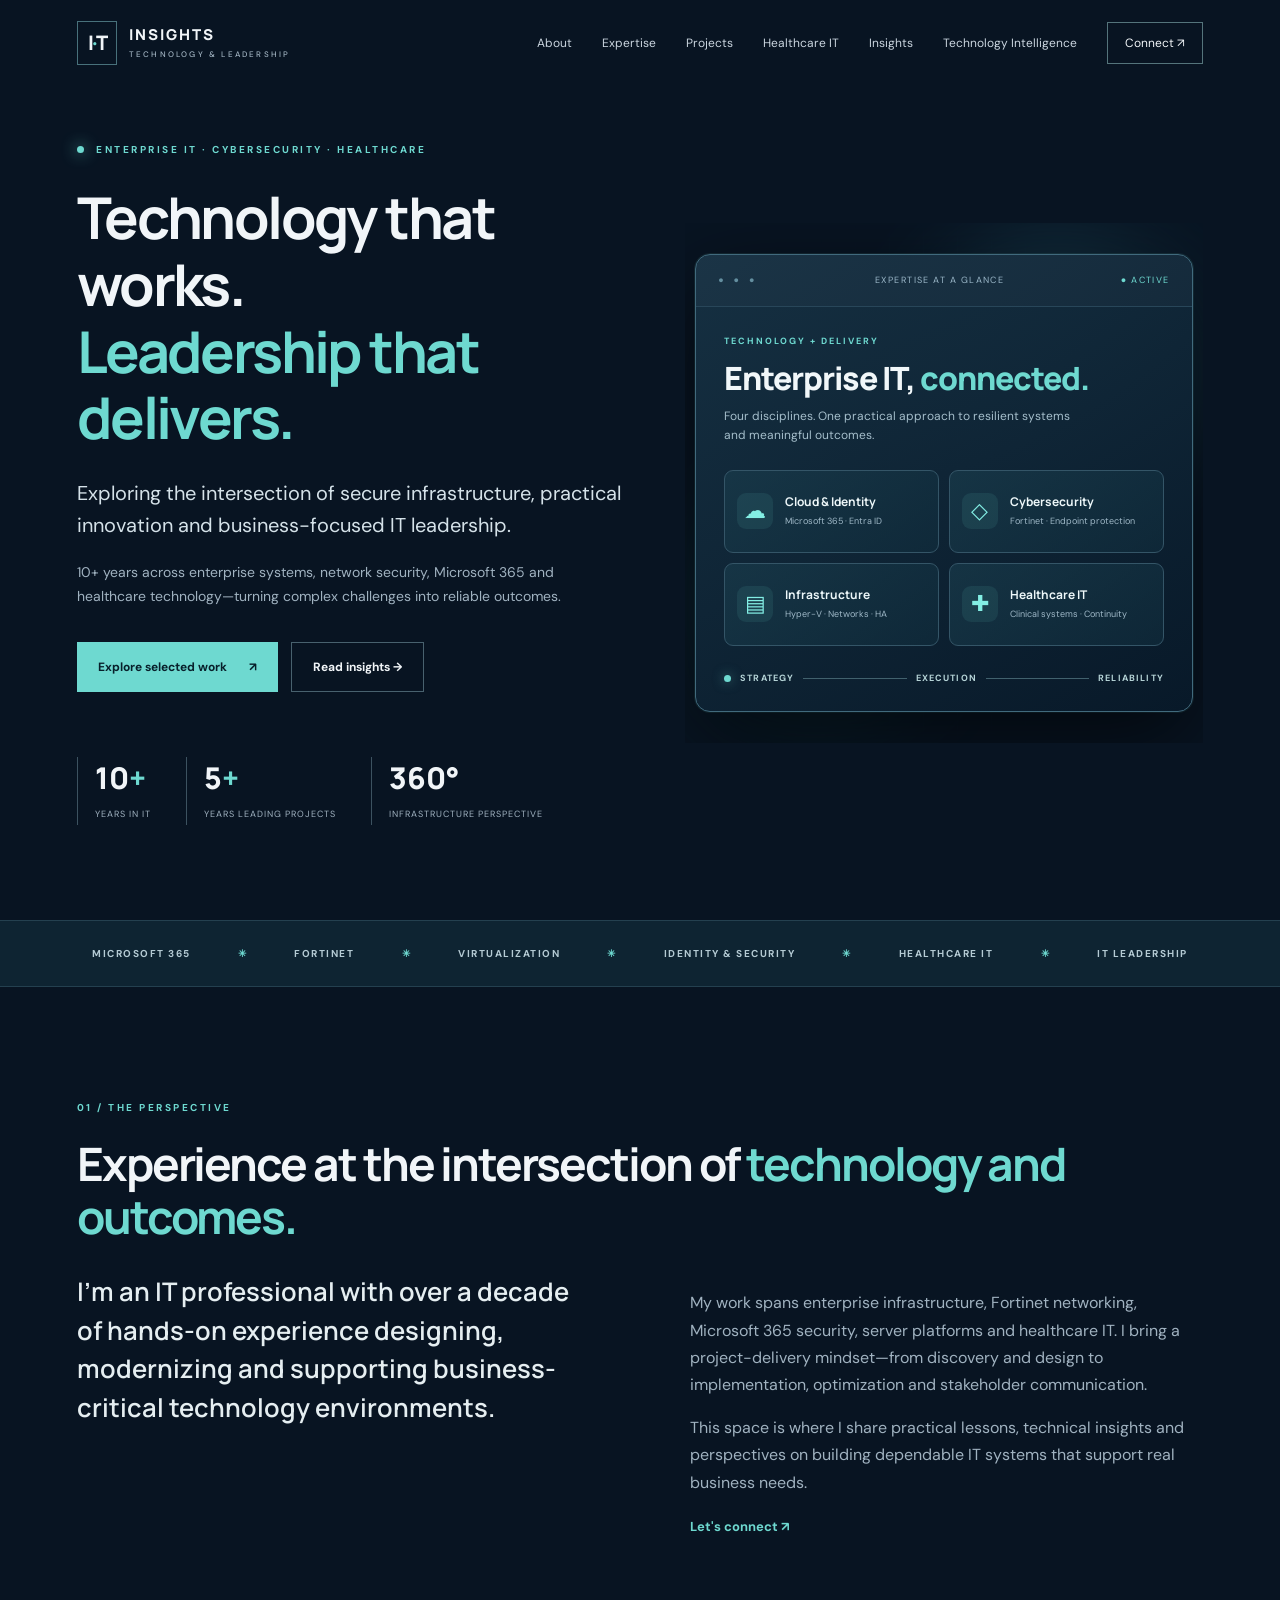
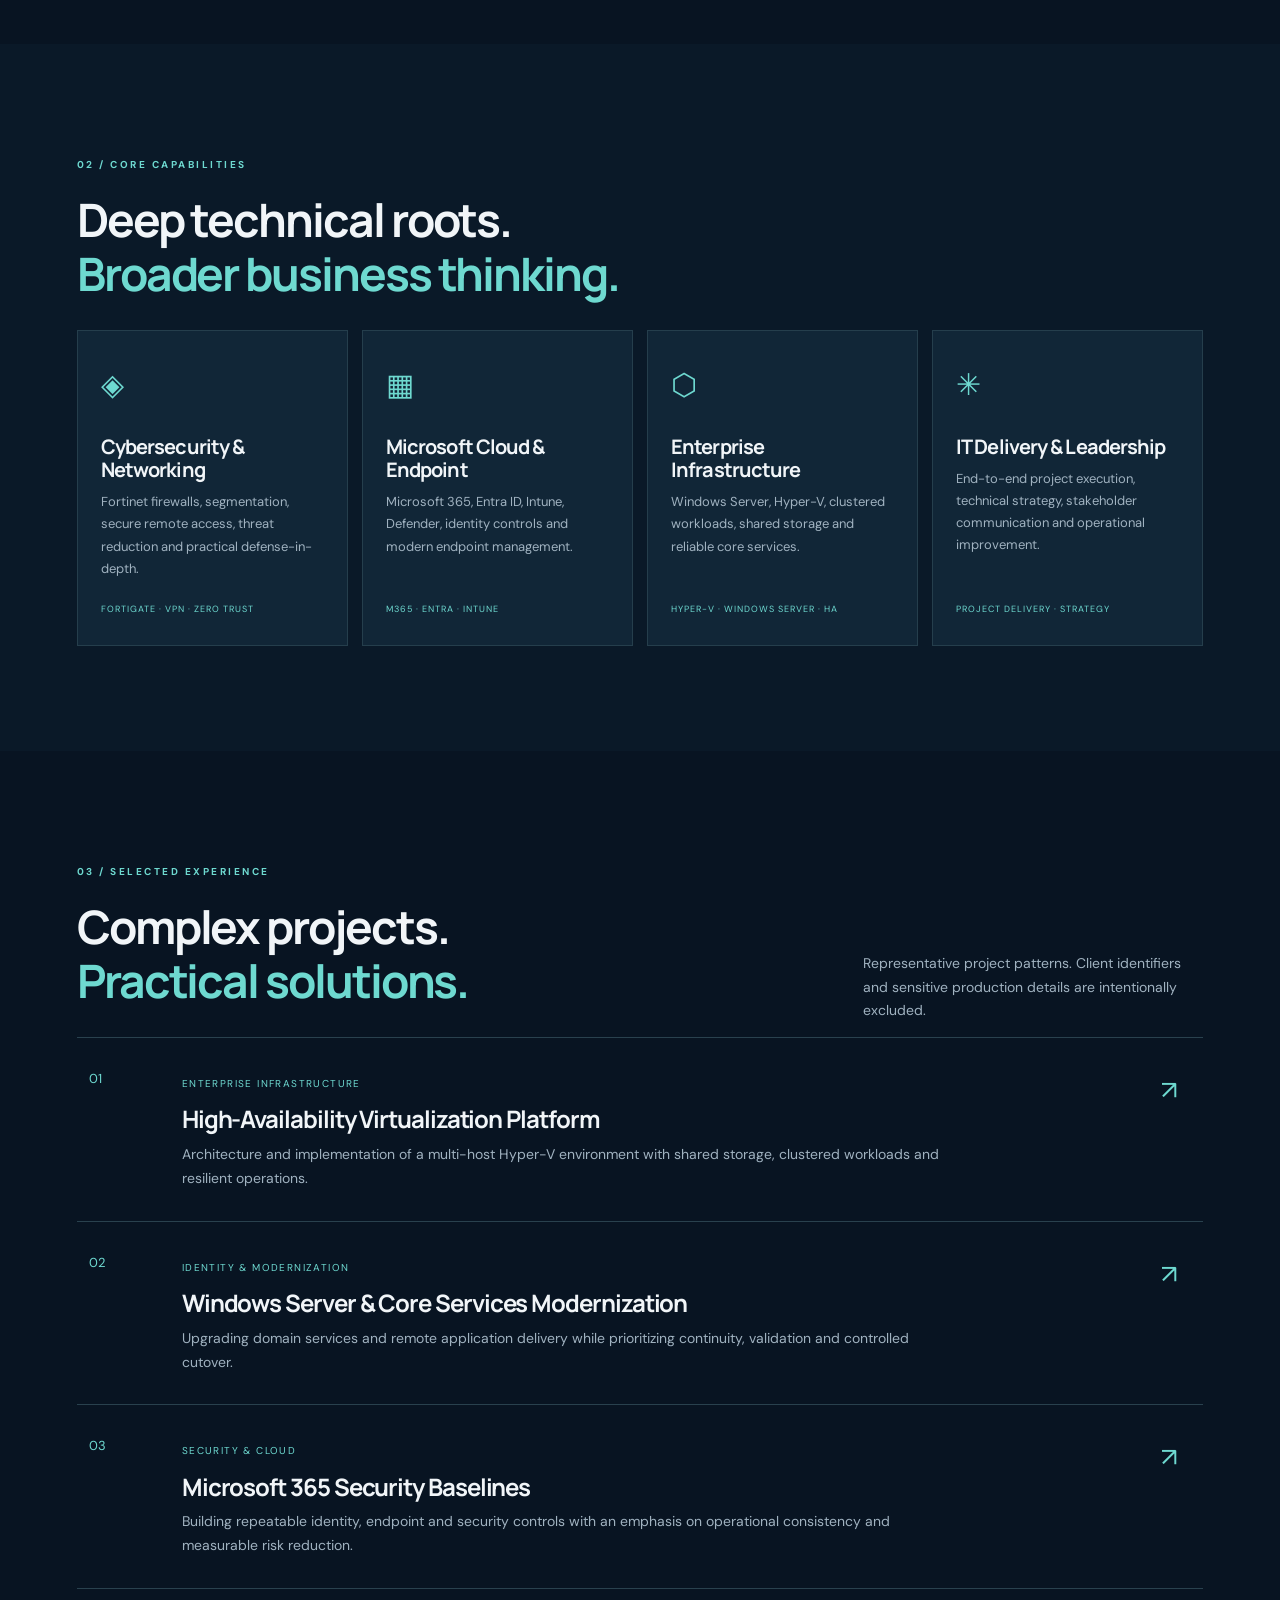
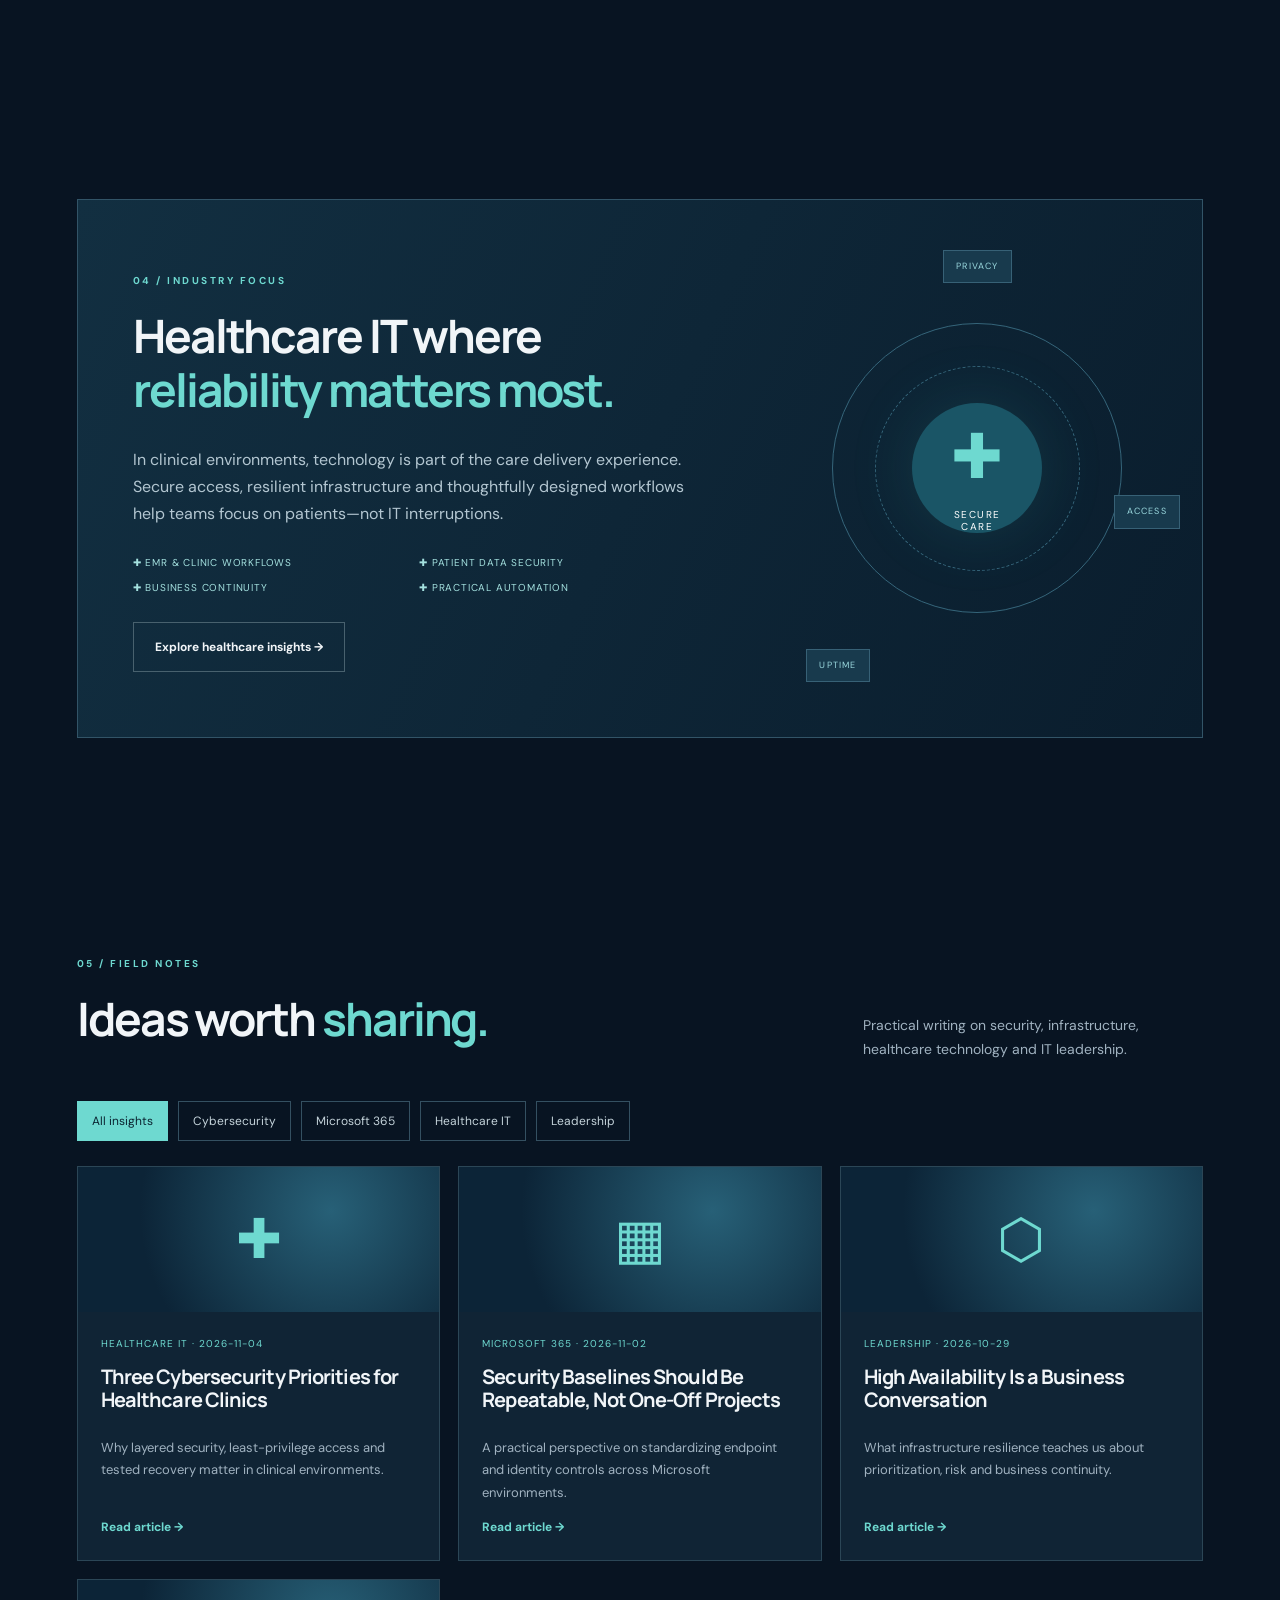
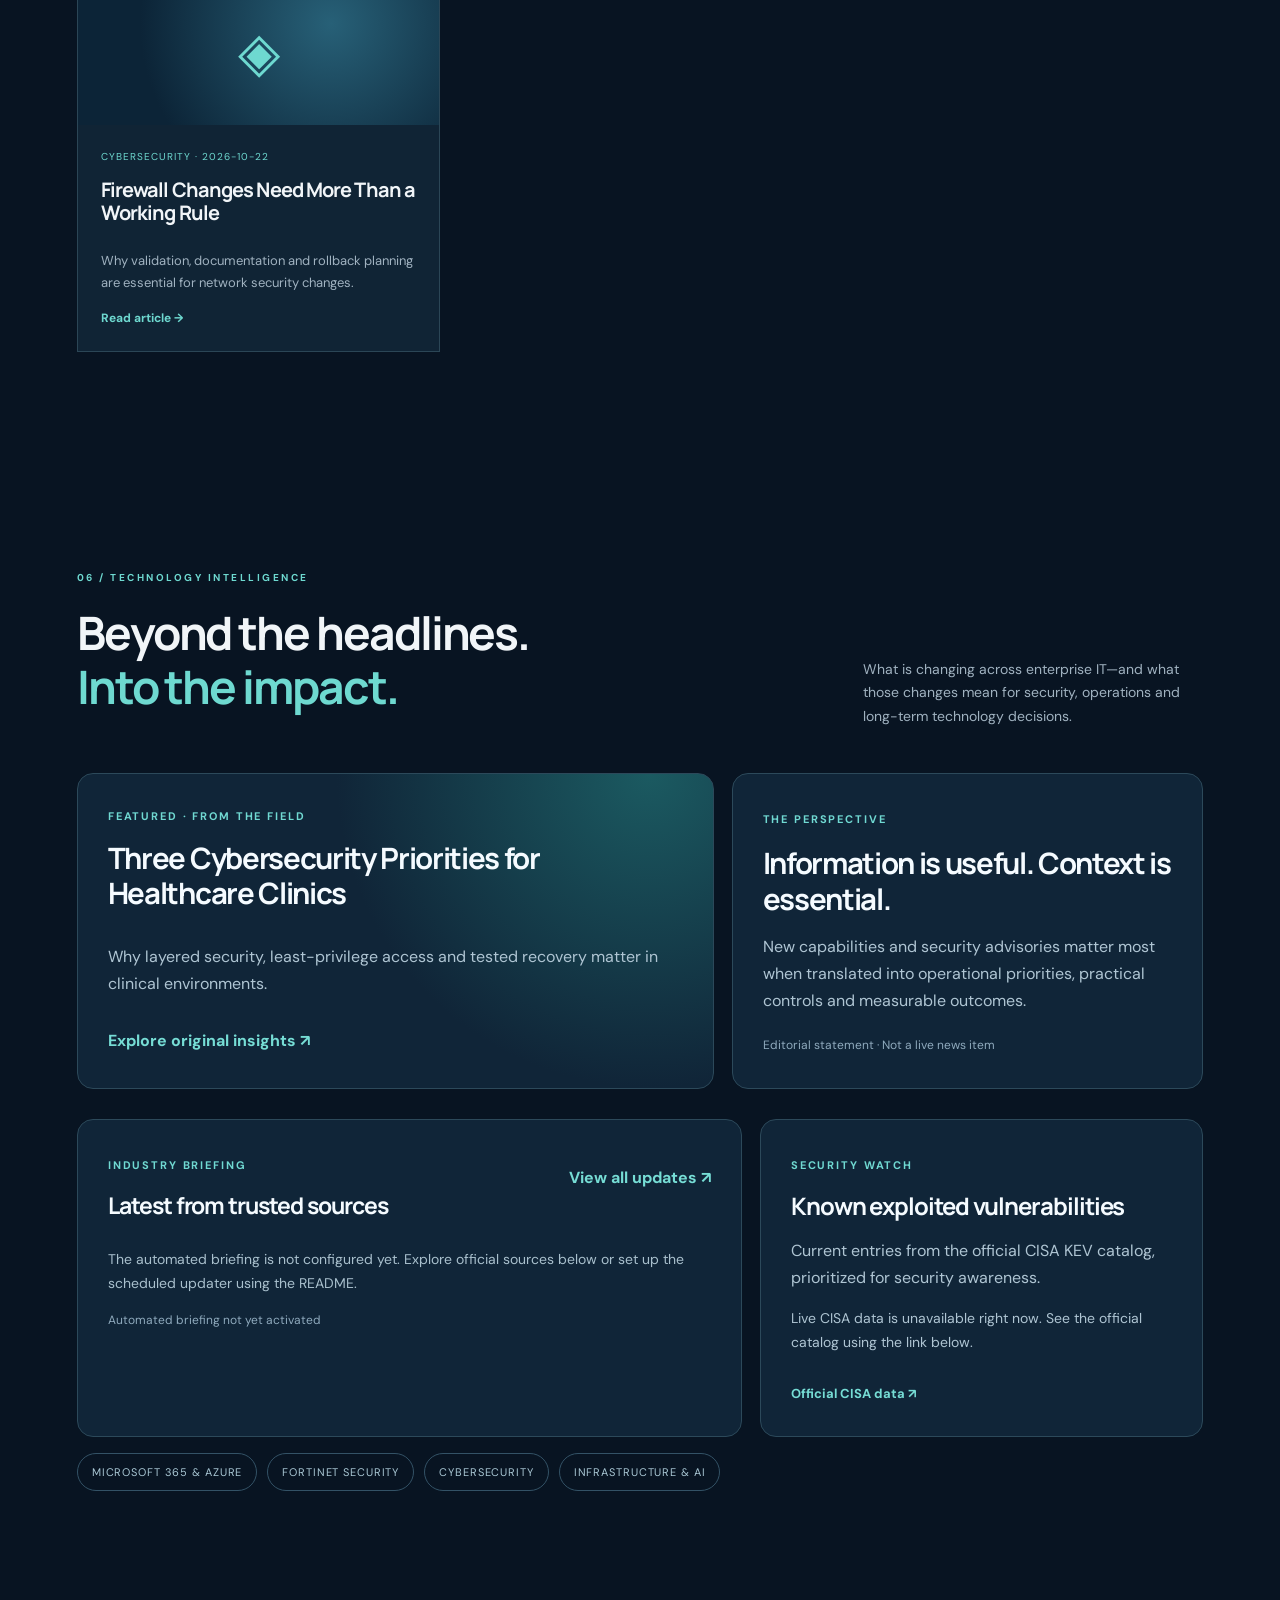
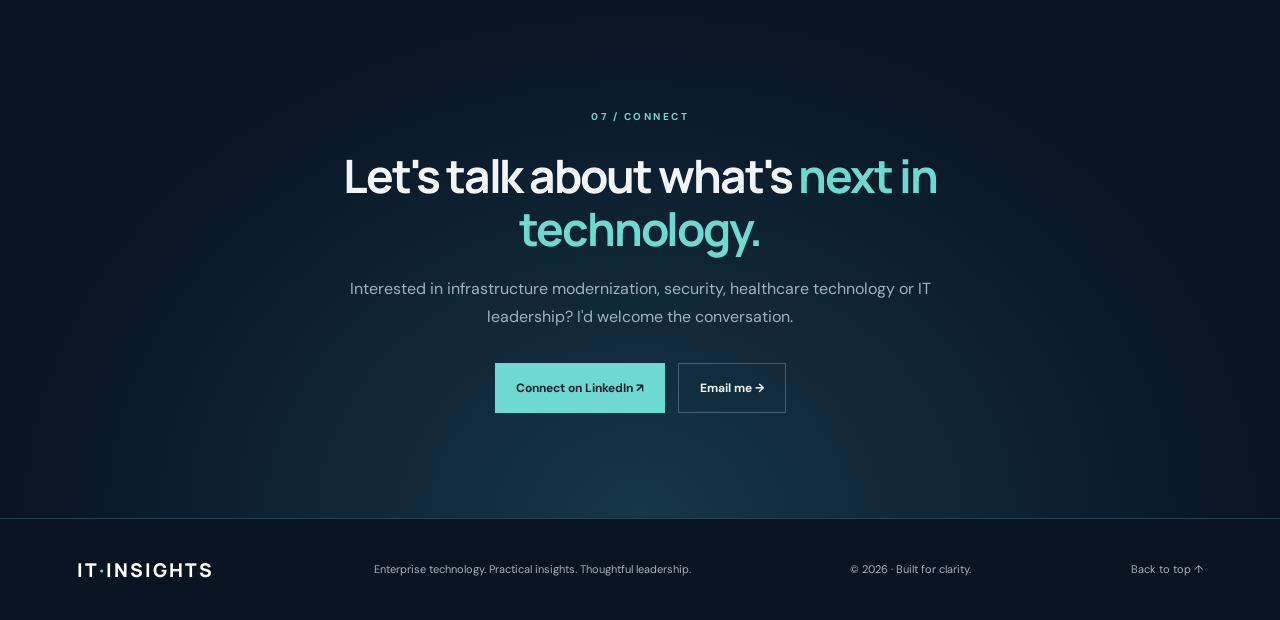
==== it-insights-intelligence-hub/index.html @ 093c6620 "Add files via upload" ====
<!DOCTYPE html>
<html lang="en"><head><meta charset="utf-8"/><meta content="width=device-width,initial-scale=1" name="viewport"/><meta content="Enterprise IT, cybersecurity, Microsoft 365 and healthcare technology insights from an experienced IT professional." name="description"/><meta content="#081422" name="theme-color"/><title>IT Insights | Enterprise Technology &amp; Leadership</title><link href="assets/style.css" rel="stylesheet"/></head><body><header class="header"><a class="brand" href="#home"><span class="brandmark">I<span>·</span>T</span><span>INSIGHTS<small>TECHNOLOGY &amp; LEADERSHIP</small></span></a><button aria-expanded="false" aria-label="Toggle navigation" class="menu">☰</button><nav id="nav"><a href="#about">About</a><a href="#expertise">Expertise</a><a href="#projects">Projects</a><a href="#healthcare">Healthcare IT</a><a href="#articles">Insights</a><a href="#intelligence">Technology Intelligence</a><a class="nav-cta" href="#contact">Connect ↗</a></nav></header><main><section class="hero section" id="home"><div class="hero-copy"><div class="eyebrow"><span class="pulse"></span> ENTERPRISE IT · CYBERSECURITY · HEALTHCARE</div><h1>Technology that works.<br/><em>Leadership that delivers.</em></h1><p class="lead">Exploring the intersection of secure infrastructure, practical innovation and business-focused IT leadership.</p><p class="hero-sub">10+ years across enterprise systems, network security, Microsoft 365 and healthcare technology—turning complex challenges into reliable outcomes.</p><div class="actions"><a class="btn primary" href="#projects">Explore selected work <span>↗</span></a><a class="btn secondary" href="#articles">Read insights →</a></div><div class="hero-metrics"><div><strong>10<span>+</span></strong><small>YEARS IN IT</small></div><div><strong>5<span>+</span></strong><small>YEARS LEADING PROJECTS</small></div><div><strong>360°</strong><small>INFRASTRUCTURE PERSPECTIVE</small></div></div></div><div aria-label="Enterprise technology specialties: infrastructure, cybersecurity, cloud and healthcare IT" class="hero-art"><div class="art-grid"></div><div class="orb orb1"></div><div class="orb orb2"></div><div class="art-panel executive-panel"><div class="panel-top"><span class="dots">● ● ●</span><span>EXPERTISE AT A GLANCE</span><span class="live">● ACTIVE</span></div><div class="executive-content"><div class="executive-heading"><span class="executive-overline">TECHNOLOGY + DELIVERY</span><strong>Enterprise IT, <em>connected.</em></strong><p>Four disciplines. One practical approach to resilient systems and meaningful outcomes.</p></div><div class="expertise-matrix"><div class="expertise-tile"><span class="tile-icon">☁</span><div><strong>Cloud &amp; Identity</strong><small>Microsoft 365 · Entra ID</small></div></div><div class="expertise-tile"><span class="tile-icon">◇</span><div><strong>Cybersecurity</strong><small>Fortinet · Endpoint protection</small></div></div><div class="expertise-tile"><span class="tile-icon">▤</span><div><strong>Infrastructure</strong><small>Hyper-V · Networks · HA</small></div></div><div class="expertise-tile"><span class="tile-icon">✚</span><div><strong>Healthcare IT</strong><small>Clinical systems · Continuity</small></div></div></div><div class="executive-outcome"><span class="outcome-dot"></span><span>STRATEGY</span><span class="outcome-line"></span><span>EXECUTION</span><span class="outcome-line"></span><span>RELIABILITY</span></div></div></div></div></section><div class="ticker"><span>MICROSOFT 365</span><i>✳</i><span>FORTINET</span><i>✳</i><span>VIRTUALIZATION</span><i>✳</i><span>IDENTITY &amp; SECURITY</span><i>✳</i><span>HEALTHCARE IT</span><i>✳</i><span>IT LEADERSHIP</span></div><section class="section intro" id="about"><div class="section-head"><span class="kicker">01 / THE PERSPECTIVE</span><h2>Experience at the intersection of <em>technology and outcomes.</em></h2></div><div class="intro-grid"><p class="large">I'm an IT professional with over a decade of hands-on experience designing, modernizing and supporting business-critical technology environments.</p><div><p>My work spans enterprise infrastructure, Fortinet networking, Microsoft 365 security, server platforms and healthcare IT. I bring a project-delivery mindset—from discovery and design to implementation, optimization and stakeholder communication.</p><p>This space is where I share practical lessons, technical insights and perspectives on building dependable IT systems that support real business needs.</p><a class="text-link" href="#contact">Let's connect <span>↗</span></a></div></div></section><section class="section expertise" id="expertise"><div class="section-head"><span class="kicker">02 / CORE CAPABILITIES</span><h2>Deep technical roots.<br/><em>Broader business thinking.</em></h2></div><div class="cards"><article class="cap"><span class="cap-icon">◈</span><h3>Cybersecurity &amp; Networking</h3><p>Fortinet firewalls, segmentation, secure remote access, threat reduction and practical defense-in-depth.</p><span>FORTIGATE · VPN · ZERO TRUST</span></article><article class="cap"><span class="cap-icon">▦</span><h3>Microsoft Cloud &amp; Endpoint</h3><p>Microsoft 365, Entra ID, Intune, Defender, identity controls and modern endpoint management.</p><span>M365 · ENTRA · INTUNE</span></article><article class="cap"><span class="cap-icon">⬡</span><h3>Enterprise Infrastructure</h3><p>Windows Server, Hyper-V, clustered workloads, shared storage and reliable core services.</p><span>HYPER-V · WINDOWS SERVER · HA</span></article><article class="cap"><span class="cap-icon">✳</span><h3>IT Delivery &amp; Leadership</h3><p>End-to-end project execution, technical strategy, stakeholder communication and operational improvement.</p><span>PROJECT DELIVERY · STRATEGY</span></article></div></section><section class="section projects" id="projects"><div class="section-head row-head"><div><span class="kicker">03 / SELECTED EXPERIENCE</span><h2>Complex projects.<br/><em>Practical solutions.</em></h2></div><p>Representative project patterns. Client identifiers and sensitive production details are intentionally excluded.</p></div><div class="project-list"><article class="project"><div class="project-number">01</div><div><span class="tag">ENTERPRISE INFRASTRUCTURE</span><h3>High-Availability Virtualization Platform</h3><p>Architecture and implementation of a multi-host Hyper-V environment with shared storage, clustered workloads and resilient operations.</p></div><span class="project-arrow">↗</span></article><article class="project"><div class="project-number">02</div><div><span class="tag">IDENTITY &amp; MODERNIZATION</span><h3>Windows Server &amp; Core Services Modernization</h3><p>Upgrading domain services and remote application delivery while prioritizing continuity, validation and controlled cutover.</p></div><span class="project-arrow">↗</span></article><article class="project"><div class="project-number">03</div><div><span class="tag">SECURITY &amp; CLOUD</span><h3>Microsoft 365 Security Baselines</h3><p>Building repeatable identity, endpoint and security controls with an emphasis on operational consistency and measurable risk reduction.</p></div><span class="project-arrow">↗</span></article></div></section><section class="section healthcare" id="healthcare"><div class="healthcare-panel"><div><span class="kicker">04 / INDUSTRY FOCUS</span><h2>Healthcare IT where <em>reliability matters most.</em></h2><p>In clinical environments, technology is part of the care delivery experience. Secure access, resilient infrastructure and thoughtfully designed workflows help teams focus on patients—not IT interruptions.</p><div class="health-points"><span>✚ EMR &amp; CLINIC WORKFLOWS</span><span>✚ PATIENT DATA SECURITY</span><span>✚ BUSINESS CONTINUITY</span><span>✚ PRACTICAL AUTOMATION</span></div><a class="btn secondary" href="#articles">Explore healthcare insights →</a></div><div class="health-graphic"><div class="health-ring ring1"></div><div class="health-ring ring2"></div><div class="health-center">✚<small>SECURE<br/>CARE</small></div><div class="health-label label1">PRIVACY</div><div class="health-label label2">UPTIME</div><div class="health-label label3">ACCESS</div></div></div></section><section class="section articles" id="articles"><div class="section-head row-head"><div><span class="kicker">05 / FIELD NOTES</span><h2>Ideas worth <em>sharing.</em></h2></div><p>Practical writing on security, infrastructure, healthcare technology and IT leadership.</p></div><div class="filters" id="filters"><button class="active" data-filter="All">All insights</button><button data-filter="Cybersecurity">Cybersecurity</button><button data-filter="Microsoft 365">Microsoft 365</button><button data-filter="Healthcare IT">Healthcare IT</button><button data-filter="Leadership">Leadership</button></div><div aria-live="polite" class="article-grid" id="article-grid"></div></section><section class="section intelligence" id="intelligence"><div class="section-head row-head"><div><span class="kicker">06 / TECHNOLOGY INTELLIGENCE</span><h2>Beyond the headlines.<br/><em>Into the impact.</em></h2></div><p>What is changing across enterprise IT—and what those changes mean for security, operations and long-term technology decisions.</p></div><div class="intel-hero"><div class="intel-feature"><span class="intel-overline">FEATURED · FROM THE FIELD</span><h3 id="intel-feature-title">Practical insights from real-world IT delivery</h3><p id="intel-feature-excerpt">Technical experience, business outcomes, and the decisions behind resilient infrastructure.</p><a class="intel-link" href="#articles">Explore original insights ↗</a></div><div class="intel-perspective"><span class="intel-overline">THE PERSPECTIVE</span><h3>Information is useful. Context is essential.</h3><p>New capabilities and security advisories matter most when translated into operational priorities, practical controls and measurable outcomes.</p><span class="intel-disclaimer">Editorial statement · Not a live news item</span></div></div><div class="intel-lower"><div class="intel-news"><div class="intel-subhead"><div><span class="intel-overline">INDUSTRY BRIEFING</span><h3>Latest from trusted sources</h3></div><a class="intel-link" href="news.html">View all updates ↗</a></div><div aria-live="polite" class="intel-news-items" id="intel-news-items"><p class="intel-empty">Loading the latest verified headlines…</p></div><p class="intel-status" id="intel-feed-status" role="status"></p></div><aside class="intel-watch"><span class="intel-overline">SECURITY WATCH</span><h3>Known exploited vulnerabilities</h3><p>Current entries from the official CISA KEV catalog, prioritized for security awareness.</p><div class="intel-kev-items" id="intel-kev-items"><p class="intel-empty">Checking CISA data…</p></div><a class="intel-link" href="https://github.com/cisagov/kev-data" rel="noopener noreferrer" target="_blank">Official CISA data ↗</a></aside></div><div class="intel-topics"><span>MICROSOFT 365 &amp; AZURE</span><span>FORTINET SECURITY</span><span>CYBERSECURITY</span><span>INFRASTRUCTURE &amp; AI</span></div></section><section class="section contact" id="contact"><span class="kicker">07 / CONNECT</span><h2>Let's talk about what's <em>next in technology.</em></h2><p>Interested in infrastructure modernization, security, healthcare technology or IT leadership? I'd welcome the conversation.</p><div class="actions"><a class="btn primary" href="https://www.linkedin.com/" id="linkedin" rel="noopener" target="_blank">Connect on LinkedIn ↗</a><a class="btn secondary" href="mailto:hello@example.com" id="email">Email me →</a></div></section></main><footer><div class="footer-brand">IT<span>·</span>INSIGHTS</div><p>Enterprise technology. Practical insights. Thoughtful leadership.</p><span>© <span id="year"></span> · Built for clarity.</span><a href="#home">Back to top ↑</a></footer><script src="assets/main.js"></script><script src="assets/intelligence.js"></script></body></html>
---- it-insights-intelligence-hub/assets/style.css ----
@import url('https://fonts.googleapis.com/css2?family=DM+Sans:wght@400;500;600;700&family=Manrope:wght@400;500;600;700;800&display=swap');:root{--bg:#081422;--bg2:#0d1d2d;--panel:#11283a;--line:#26394a;--text:#f1f5f8;--muted:#a0b2c0;--accent:#6ed9d0;--gold:#b5d8aa}*{box-sizing:border-box}html{scroll-behavior:smooth}body{margin:0;background:var(--bg);color:var(--text);font-family:'DM Sans',sans-serif;line-height:1.7}a{color:inherit;text-decoration:none}button{font:inherit}em{font-style:normal;color:var(--accent)}.header{height:86px;display:flex;align-items:center;justify-content:space-between;max-width:1440px;padding:0 6%;margin:auto;position:relative;z-index:10}.brand{display:flex;align-items:center;gap:12px;font-family:Manrope;font-size:15px;letter-spacing:2px;font-weight:800;line-height:1.1}.brandmark{border:1px solid #48717b;padding:10px;font-size:20px;letter-spacing:-2px}.brandmark span,.footer-brand span{color:var(--accent)}.brand small{display:block;font:500 8px 'DM Sans';letter-spacing:2.2px;color:var(--muted);margin-top:5px}.header nav{display:flex;align-items:center;gap:30px}.header nav a{font-size:12px;color:#cad5df}.header nav a:hover,.text-link:hover{color:var(--accent)}.header nav .nav-cta{border:1px solid #54747b;padding:10px 17px;color:var(--text)}.menu{display:none}.section{max-width:1440px;padding:105px 6%;margin:auto;scroll-margin-top:30px}.hero{min-height:670px;display:grid;grid-template-columns:1.05fr .95fr;align-items:center;gap:35px;padding-top:55px;padding-bottom:95px}.eyebrow,.kicker{color:var(--accent);font-size:10px;letter-spacing:2.5px;font-weight:700}.pulse{display:inline-block;width:7px;height:7px;background:var(--accent);border-radius:50%;margin-right:8px;box-shadow:0 0 15px var(--accent)}h1,h2,h3{font-family:Manrope;line-height:1.16;letter-spacing:-.045em}h1{font-size:clamp(42px,4.5vw,74px);margin:26px 0}h2{font-size:clamp(34px,3.6vw,55px);margin:17px 0 30px}h3{font-size:23px}.lead{font-size:20px;max-width:590px;color:#d5e2e9;line-height:1.6}.hero-sub{max-width:520px;color:var(--muted);font-size:14px}.actions{display:flex;gap:13px;flex-wrap:wrap;margin-top:33px}.btn{display:inline-flex;gap:22px;align-items:center;justify-content:center;padding:14px 21px;font-size:12px;font-weight:700;min-height:49px}.primary{background:var(--accent);color:#08202b}.primary:hover{background:#a1f0e8}.secondary{border:1px solid #48616e;color:var(--text)}.secondary:hover{border-color:var(--accent)}.hero-metrics{display:flex;gap:35px;margin-top:65px}.hero-metrics div{border-left:1px solid #3c5260;padding-left:17px}.hero-metrics strong{display:block;font:800 30px Manrope}.hero-metrics strong span{color:var(--accent)}.hero-metrics small{font-size:9px;color:var(--muted);letter-spacing:1px}.hero-art{height:520px;position:relative;display:grid;place-items:center;overflow:hidden}.art-grid{position:absolute;inset:0;background-image:linear-gradient(#17334b 1px,transparent 1px),linear-gradient(90deg,#17334b 1px,transparent 1px);background-size:34px 34px;opacity:.3;mask-image:radial-gradient(ellipse,#000,transparent 75%)}.orb{position:absolute;border-radius:50%;filter:blur(50px);opacity:.25}.orb1{background:#3b9ab4;width:260px;height:260px;top:15px;right:15px}.orb2{background:#176e71;width:220px;height:220px;bottom:30px;left:20px}.art-panel{position:relative;width:min(94%,500px);height:380px;border:1px solid #416a7d;background:linear-gradient(145deg,#112d40e8,#071b2de8);box-shadow:0 25px 90px #0008;transform:perspective(1000px) rotateY(-6deg) rotateX(3deg)}.panel-top,.panel-bottom{display:flex;justify-content:space-between;align-items:center;padding:15px 20px;font-size:9px;letter-spacing:1.3px;color:#9bb7c8;border-bottom:1px solid #284659}.dots{color:#648fa0;letter-spacing:4px}.live{color:var(--accent)}.panel-bottom{border-top:1px solid #284659;border-bottom:0}.network{height:290px;position:relative}.network svg{position:absolute;width:100%;height:100%}.node{position:absolute;z-index:1;border:1px solid #39697b;background:#12384a;color:#c2e9ee;padding:10px;font-size:9px;letter-spacing:1px;box-shadow:0 0 20px #2ab7b222}.n1{top:15%;left:13%}.n2{top:15%;right:11%}.n3{top:43%;left:43%}.n4{bottom:13%;left:9%}.n5{bottom:13%;right:8%}.main-node{font-size:28px;font-weight:800;padding:10px 20px;color:var(--accent);box-shadow:0 0 45px #2ab7b255}.float-chip{position:absolute;bottom:40px;right:3px;background:#193e4d;border:1px solid #4d8e96;color:var(--accent);padding:12px 20px;font-size:10px;letter-spacing:1px}.ticker{display:flex;justify-content:space-around;align-items:center;flex-wrap:wrap;gap:16px;padding:24px 6%;background:#0e2432;border-top:1px solid #24404f;border-bottom:1px solid #24404f;font-size:10px;letter-spacing:1.5px;font-weight:700;color:#b5cbd4}.ticker i{font-style:normal;color:var(--accent)}.intro-grid{display:grid;grid-template-columns:1fr 1fr;gap:100px}.intro-grid p{color:var(--muted)}.intro-grid .large{font:600 clamp(21px,2vw,29px)/1.5 Manrope;color:#e5eef1;margin:0}.text-link{font-size:13px;font-weight:700;color:var(--accent)}.expertise{background:#0a1928;max-width:none;padding-left:max(6%,calc((100% - 1267px)/2));padding-right:max(6%,calc((100% - 1267px)/2))}.cards{display:grid;grid-template-columns:repeat(4,1fr);gap:14px}.cap{background:#112637;border:1px solid #253e4c;padding:28px 23px;min-height:315px;display:flex;flex-direction:column}.cap-icon{font-size:30px;color:var(--accent)}.cap h3{font-size:20px;margin:25px 0 10px}.cap p{font-size:13px;color:var(--muted);margin:0}.cap>span:last-child{margin-top:auto;padding-top:22px;font-size:9px;color:var(--accent);letter-spacing:1px}.row-head{display:flex;align-items:end;justify-content:space-between;gap:30px}.row-head>p{max-width:340px;color:var(--muted);font-size:14px}.project{border-top:1px solid #29414e;padding:30px 12px;display:grid;grid-template-columns:75px 1fr 30px;gap:18px}.project:last-child{border-bottom:1px solid #29414e}.project-number{font-size:13px;color:var(--accent)}.tag{font-size:10px;letter-spacing:1.4px;color:var(--accent)}.project h3{margin:10px 0;font-size:24px}.project p{max-width:780px;color:var(--muted);font-size:14px;margin:0}.project-arrow{font-size:26px;color:var(--accent)}.healthcare-panel{border:1px solid #325467;background:linear-gradient(115deg,#122f41,#0a1d2d);display:grid;grid-template-columns:1.2fr .8fr;min-height:470px;overflow:hidden}.healthcare-panel>div:first-child{padding:65px 55px}.healthcare-panel p{color:#b3c6d1;max-width:600px}.health-points{display:grid;grid-template-columns:1fr 1fr;gap:8px;margin:26px 0;font-size:10px;letter-spacing:.8px;color:#a4e1df}.health-graphic{position:relative;display:grid;place-items:center;min-height:400px}.health-ring{position:absolute;border:1px solid #35657a;border-radius:50%;width:290px;height:290px}.ring2{width:205px;height:205px;border-style:dashed}.health-center{border-radius:50%;height:130px;width:130px;background:#1a5566;display:flex;flex-direction:column;justify-content:center;align-items:center;font-size:62px;color:var(--accent);box-shadow:0 0 70px #40d9d522}.health-center small{font-size:10px;text-align:center;line-height:1.2;letter-spacing:1.5px;color:white}.health-label{position:absolute;background:#183a4d;padding:8px 12px;font-size:9px;letter-spacing:1.2px;color:#9bd9df;border:1px solid #376176}.label1{top:50px}.label2{bottom:55px;left:12%}.label3{right:5%;top:55%}.filters{display:flex;gap:10px;flex-wrap:wrap;margin:25px 0}.filters button{border:1px solid #345061;background:transparent;color:#c4d3da;padding:9px 14px;cursor:pointer;font-size:12px}.filters button.active,.filters button:hover{background:var(--accent);color:#0b2431;border-color:var(--accent)}.article-grid{display:grid;grid-template-columns:repeat(3,1fr);gap:18px}.article-card{border:1px solid #2b4656;background:#102435;overflow:hidden;display:flex;flex-direction:column}.article-visual{height:145px;display:flex;align-items:center;justify-content:center;font-size:55px;background:radial-gradient(circle at 70% 30%,#276077,#0c2437 70%);color:var(--accent)}.article-body{padding:23px;display:flex;flex-direction:column;flex:1}.article-meta{font-size:10px;color:var(--accent);letter-spacing:1px}.article-card h3{font-size:20px;margin:13px 0}.article-card p{color:var(--muted);font-size:13px}.read-btn{background:transparent;border:0;padding:0;color:var(--accent);text-align:left;cursor:pointer;margin-top:auto;font-size:12px;font-weight:700}.article-note,.contact-note{font-size:11px;color:#8198a8}.contact{text-align:center;background:radial-gradient(ellipse at bottom,#153748,#081422 70%);max-width:none}.contact h2{max-width:800px;margin:20px auto}.contact>p{max-width:620px;margin:0 auto;color:var(--muted)}.contact .actions{justify-content:center}.contact .contact-note{margin-top:25px;font-size:11px}footer{display:flex;align-items:center;justify-content:space-between;gap:20px;padding:30px 6%;border-top:1px solid #29414e;font-size:11px;color:var(--muted);flex-wrap:wrap}.footer-brand{font:800 19px Manrope;color:white;letter-spacing:2px}dialog{max-width:750px;width:calc(100% - 32px);background:#102638;color:var(--text);border:1px solid #4b7480;padding:35px;max-height:85vh;overflow:auto}dialog::backdrop{background:#000c}dialog h2{font-size:30px}dialog p{color:#c2d1d9}dialog .close{float:right;background:transparent;border:1px solid #587381;color:white;padding:5px 13px;cursor:pointer}.article-content{white-space:pre-wrap;line-height:1.85}@media(max-width:1050px){.header nav{gap:15px}.hero{grid-template-columns:1fr}.hero-art{height:410px}.cards{grid-template-columns:repeat(2,1fr)}.article-grid{grid-template-columns:repeat(2,1fr)}}@media(max-width:680px){.header{height:70px}.menu{display:block;background:transparent;color:white;border:1px solid #42606d;padding:7px 12px}.header nav{display:none;position:absolute;top:70px;left:0;right:0;background:#0e2232;padding:20px 6%;flex-direction:column;align-items:stretch}.header nav.open{display:flex}.section{padding:65px 6%}.hero{padding-top:45px}.hero-art{height:340px}.art-panel{height:315px}.network{height:225px}.hero-metrics{gap:15px;margin-top:38px}.hero-metrics strong{font-size:22px}.hero-metrics small{font-size:8px}.ticker{justify-content:center}.intro-grid,.healthcare-panel{grid-template-columns:1fr;gap:25px}.cards,.article-grid{grid-template-columns:1fr}.row-head{display:block}.project{grid-template-columns:30px 1fr 20px;gap:10px}.project h3{font-size:19px}.healthcare-panel>div:first-child{padding:30px}.health-graphic{min-height:330px}.health-ring{width:250px;height:250px}.ring2{width:170px;height:170px}.health-points{grid-template-columns:1fr 1fr}footer{flex-direction:column;align-items:flex-start}}

/* Executive hero visualization — redesigned */
.hero-art{min-width:0;height:520px;isolation:isolate}
.executive-panel{width:min(96%,540px);height:auto;min-height:418px;transform:none;border-radius:15px;overflow:hidden;background:linear-gradient(150deg,rgba(22,49,67,.97),rgba(8,25,41,.98));box-shadow:0 28px 85px #0009,0 0 0 1px #78e0d01a}
.executive-panel .panel-top{height:52px;padding:0 22px;background:#ffffff05;font-size:9px;letter-spacing:1.45px}
.executive-content{padding:27px 28px 25px}
.executive-heading{margin-bottom:24px}
.executive-overline{display:block;color:var(--accent);font-size:9px;letter-spacing:2px;font-weight:700;margin-bottom:9px}
.executive-heading strong{display:block;font:800 clamp(23px,2.5vw,32px)/1.2 Manrope,sans-serif;letter-spacing:-1px;color:#f1f7f9}
.executive-heading p{color:#a5becb;font-size:12px;line-height:1.6;max-width:370px;margin:10px 0 0}
.expertise-matrix{display:grid;grid-template-columns:repeat(2,minmax(0,1fr));gap:10px}
.expertise-tile{display:flex;align-items:center;gap:12px;min-height:83px;padding:14px 12px;border:1px solid #345567;border-radius:9px;background:linear-gradient(145deg,#193c4caa,#102c3caa);transition:transform .2s,border-color .2s,background .2s}
.expertise-tile:hover{transform:translateY(-3px);border-color:#70d9d0;background:#1b4553}
.tile-icon{display:grid;place-items:center;flex:0 0 36px;height:36px;border-radius:9px;background:#6ed9d017;color:#83eee4;font-size:22px;line-height:1}
.expertise-tile strong{display:block;color:#edf7f9;font:700 12px/1.4 Manrope,sans-serif}
.expertise-tile small{display:block;color:#9fb8c7;font-size:9px;line-height:1.5;margin-top:4px}
.executive-outcome{display:flex;align-items:center;gap:9px;margin-top:25px;font-size:9px;font-weight:700;letter-spacing:1.15px;color:#b7d5d8;white-space:nowrap}
.outcome-dot{height:7px;width:7px;flex:0 0 7px;border-radius:50%;background:var(--accent);box-shadow:0 0 12px #6ed9d080}
.outcome-line{height:1px;flex:1;background:#41616d}
@media(max-width:1050px){.hero-art{height:490px}.executive-panel{width:min(100%,560px)}}
@media(max-width:680px){.hero-art{height:auto;min-height:430px;padding:16px 0}.executive-panel{width:100%;min-height:0}.executive-content{padding:23px 18px}.executive-heading strong{font-size:25px}.expertise-tile{min-height:88px;gap:8px;padding:10px 8px}.tile-icon{flex-basis:28px;height:30px;font-size:19px}.expertise-tile strong{font-size:10px}.expertise-tile small{font-size:8px}.executive-outcome{font-size:8px;gap:6px;letter-spacing:.5px}}
@media(max-width:370px){.expertise-matrix{grid-template-columns:1fr}.hero-art{min-height:0}.executive-outcome{flex-wrap:wrap}.outcome-line{min-width:10px}}
@media(prefers-reduced-motion:reduce){.expertise-tile{transition:none}.expertise-tile:hover{transform:none}}

/* Technology Radar */
.radar{background:linear-gradient(155deg,rgba(26,60,79,.28),transparent 60%)}.radar .row-head a{color:#70d9d3}.radar-intro{display:flex;align-items:center;justify-content:space-between;gap:20px;margin:28px 0 18px;padding:17px 21px;border:1px solid rgba(106,191,203,.24);background:rgba(26,55,72,.45);border-radius:12px}.radar-intro strong{color:#eaf8fa;font-size:16px}.radar-intro p{font-size:12px;color:#a4bcc9;margin:6px 0 0}.radar-live-dot{display:inline-block;width:9px;height:9px;border-radius:50%;background:#65d4c5;margin-right:10px;box-shadow:0 0 14px #65d4c577}.radar-updated{font-size:12px;color:#a4bcc9}.radar-grid{display:grid;grid-template-columns:minmax(0,1.35fr) minmax(280px,1fr);gap:20px}.radar-feature,.radar-sources{padding:28px;border:1px solid rgba(103,176,196,.23);background:rgba(15,35,53,.84);border-radius:16px}.radar-card-head{display:flex;justify-content:space-between;gap:12px;font-size:11px;letter-spacing:.12em;color:#7bdcd5}.radar-card-head a{color:#7bdcd5;white-space:nowrap}.radar-feature h3,.radar-sources h3{font-size:23px;color:#eff7fa;margin:18px 0 10px}.radar-description,.radar-sources>p{font-size:14px;color:#a7b8c9;line-height:1.7}.kev-item{border-top:1px solid rgba(120,171,187,.2);padding:17px 0}.kev-item strong{display:block;color:#e7f5f7;font-size:15px;line-height:1.45}.kev-item p{color:#a6b9c7;font-size:13px;line-height:1.55;margin:7px 0}.kev-meta{font-size:11px;color:#76c9c5;letter-spacing:.03em}.kev-item a{font-size:12px;color:#77d9d1}.radar-muted{font-size:13px;color:#a6b9c7}.radar-source{display:flex;align-items:center;gap:12px;padding:16px 0;border-top:1px solid rgba(120,171,187,.2);text-decoration:none;color:#dbeaf0}.radar-source:first-of-type{margin-top:16px}.radar-source-icon{width:38px;height:38px;border-radius:9px;display:grid;place-items:center;background:#204456;color:#7ee1d9;font-weight:700;flex:none}.radar-source span:nth-child(2){flex:1;min-width:0}.radar-source strong{display:block;font-size:13px}.radar-source small{display:block;font-size:11px;color:#9eb6c4;margin-top:4px}.radar-source:hover strong{color:#83e6dc}.radar-note{display:flex;align-items:center;gap:22px;flex-wrap:wrap;padding:24px 0;border-bottom:1px solid rgba(120,171,187,.2)}.radar-note>span{color:#7bdbd3;white-space:nowrap;font-size:11px;letter-spacing:.1em}.radar-note p{flex:1;min-width:240px;font-size:14px;color:#afc1cd;line-height:1.6}.radar-note a{color:#7bdbd3;font-size:13px;white-space:nowrap}@media(max-width:800px){.radar-grid{grid-template-columns:1fr}.radar-intro{align-items:flex-start;flex-direction:column}.radar-feature,.radar-sources{padding:20px}.radar-card-head{flex-wrap:wrap}}

/* Technology Intelligence Hub */
.intelligence{position:relative}.intel-hero{display:grid;grid-template-columns:1.35fr 1fr;gap:18px;margin:30px 0}.intel-feature,.intel-perspective,.intel-news,.intel-watch{background:#102538;border:1px solid #2c495a;border-radius:16px;padding:30px}.intel-feature{background:radial-gradient(circle at 90% 0%,#1b5a61 0%,#102538 48%);min-height:285px;display:flex;flex-direction:column;align-items:flex-start;justify-content:center}.intel-overline{font-size:11px;letter-spacing:.17em;font-weight:700;color:#70d9d2}.intel-feature h3,.intel-perspective h3,.intel-news h3,.intel-watch h3{font-size:clamp(22px,2.3vw,34px);line-height:1.2;color:#f5fbff;margin:15px 0}.intel-feature p,.intel-perspective p,.intel-watch p{color:#afc5d3;line-height:1.7}.intel-link{color:#76ddd5;text-decoration:none;font-weight:700;display:inline-block;margin-top:14px}.intel-link:hover{text-decoration:underline}.intel-disclaimer,.intel-status{color:#8faabd;font-size:12px}.intel-lower{display:grid;grid-template-columns:1.5fr 1fr;gap:18px}.intel-subhead{display:flex;align-items:flex-start;justify-content:space-between;gap:16px}.intel-subhead h3{font-size:23px}.intel-news-item,.intel-kev-item{border-top:1px solid #2b4555;padding:17px 0}.intel-news-item a,.intel-kev-item a{color:#f0f8fa;text-decoration:none;font-weight:700;line-height:1.45}.intel-news-item a:hover,.intel-kev-item a:hover{color:#75d9d1}.intel-meta{font-size:11px;letter-spacing:.06em;color:#77d5cd;margin-bottom:7px}.intel-news-item p,.intel-kev-item p{font-size:13px;color:#adc2d0;margin:8px 0 0;line-height:1.6}.intel-empty{color:#a9c0cd;font-size:14px}.intel-topics{display:flex;gap:10px;flex-wrap:wrap;margin-top:16px}.intel-topics span{border:1px solid #335266;color:#aac8d5;border-radius:40px;padding:9px 14px;font-size:11px;letter-spacing:.08em}.intel-watch h3{font-size:24px}.intel-watch .intel-link{font-size:13px}@media(max-width:850px){.intel-hero,.intel-lower{grid-template-columns:1fr}.intel-feature,.intel-perspective,.intel-news,.intel-watch{padding:22px}.intel-subhead{flex-wrap:wrap}}
/* Standalone briefing */
.briefing-page{background:#081422;color:#e6f1f5;min-height:100vh}.briefing-main{max-width:1160px;margin:0 auto;padding:120px 24px 70px}.briefing-main h1{font-size:clamp(36px,5vw,70px);line-height:1.08;color:#fff;margin:12px 0 18px}.briefing-main h1 em{color:#71d9d1}.briefing-lead{max-width:730px;color:#afc5d3;line-height:1.7}.briefing-controls{display:flex;gap:8px;flex-wrap:wrap;margin:30px 0}.briefing-controls button{border:1px solid #355668;background:#11293b;color:#c5d8e2;padding:11px 16px;border-radius:40px;cursor:pointer}.briefing-controls button.active{background:#65d4cc;color:#071927;border-color:#65d4cc}.briefing-layout{display:grid;grid-template-columns:1fr 310px;gap:22px}.briefing-card{background:#102538;border:1px solid #2c495a;border-radius:14px;padding:24px;margin-bottom:12px}.briefing-card a{color:#f6fbff;font-size:19px;font-weight:700;text-decoration:none}.briefing-card a:hover{color:#6ddad1}.briefing-card p{color:#adc2d0;font-size:14px;line-height:1.6}.briefing-aside{background:#102538;border:1px solid #2c495a;border-radius:14px;padding:22px;align-self:start}.briefing-aside a{color:#70d9d2}.briefing-aside p{color:#a9c1cf;line-height:1.6}.briefing-footer{padding:20px 24px;text-align:center;color:#a7c0cb}@media(max-width:800px){.briefing-layout{grid-template-columns:1fr}.briefing-main{padding-top:105px}}
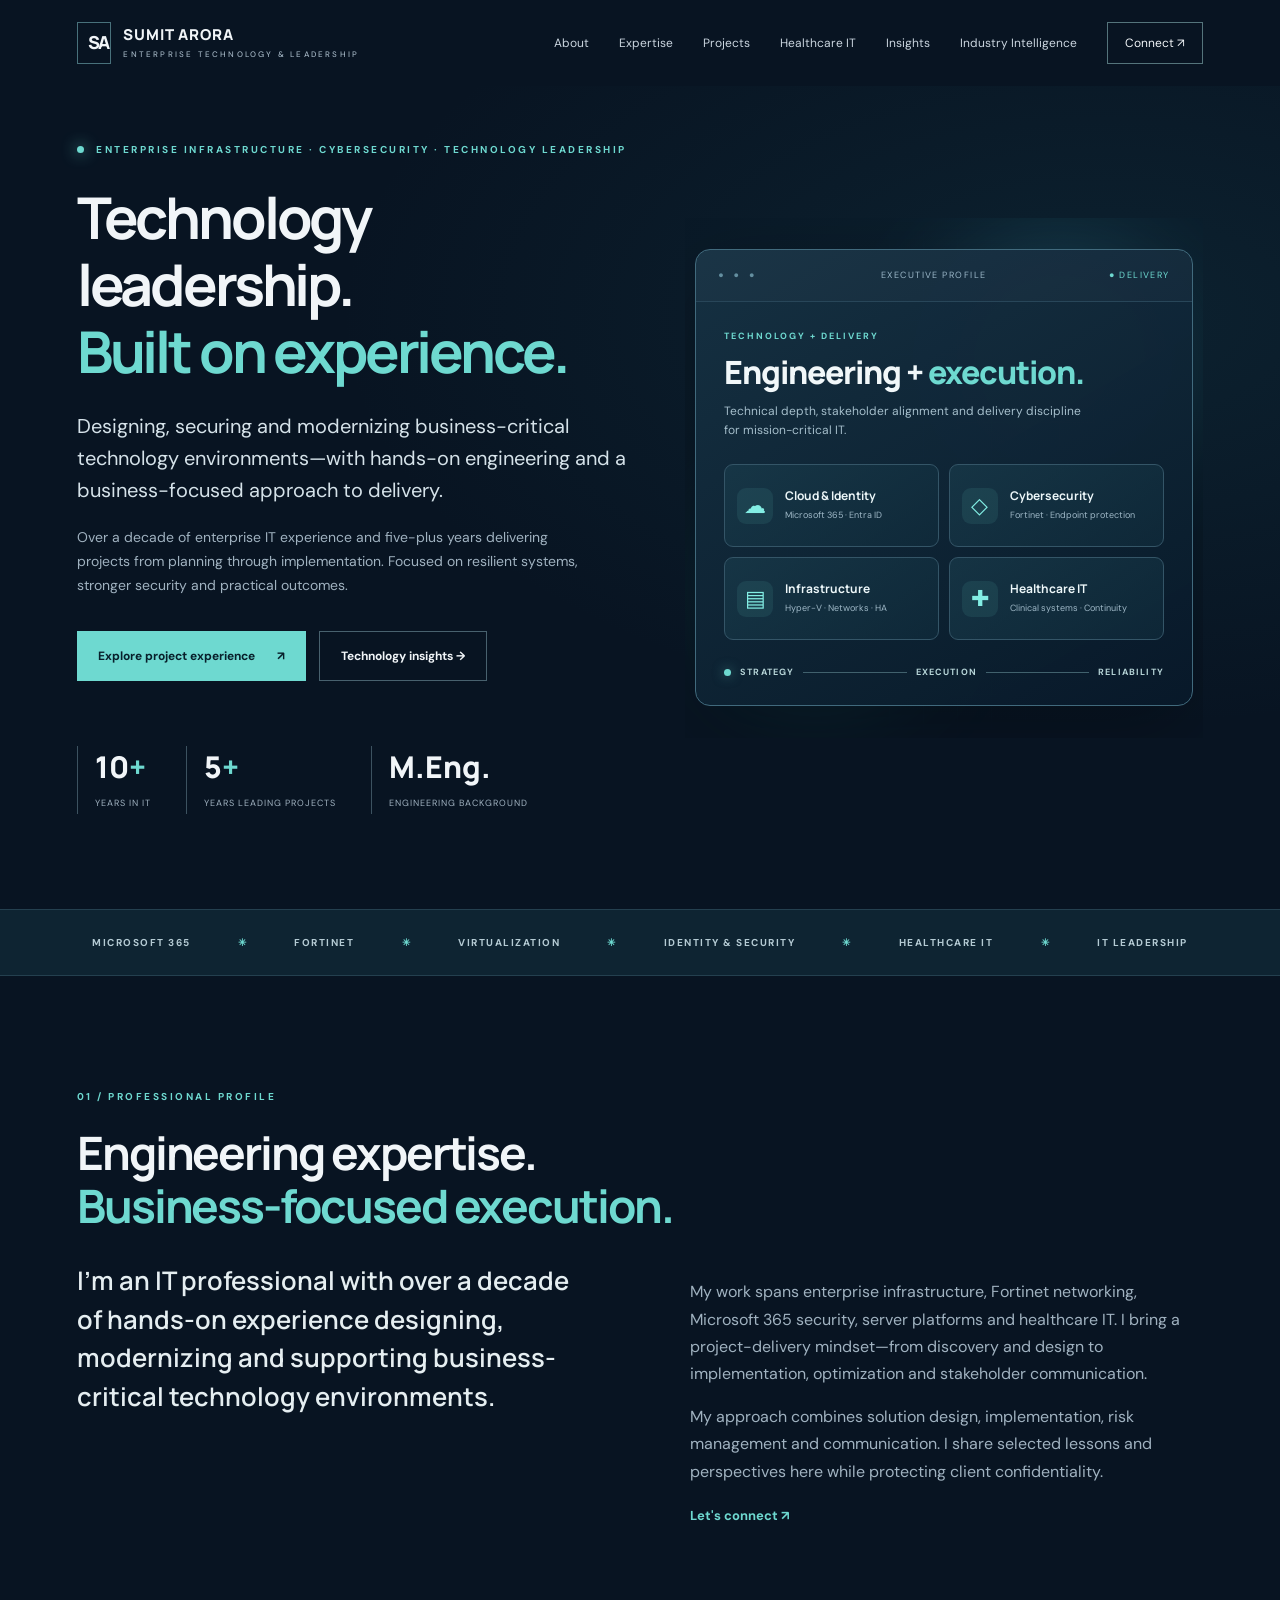
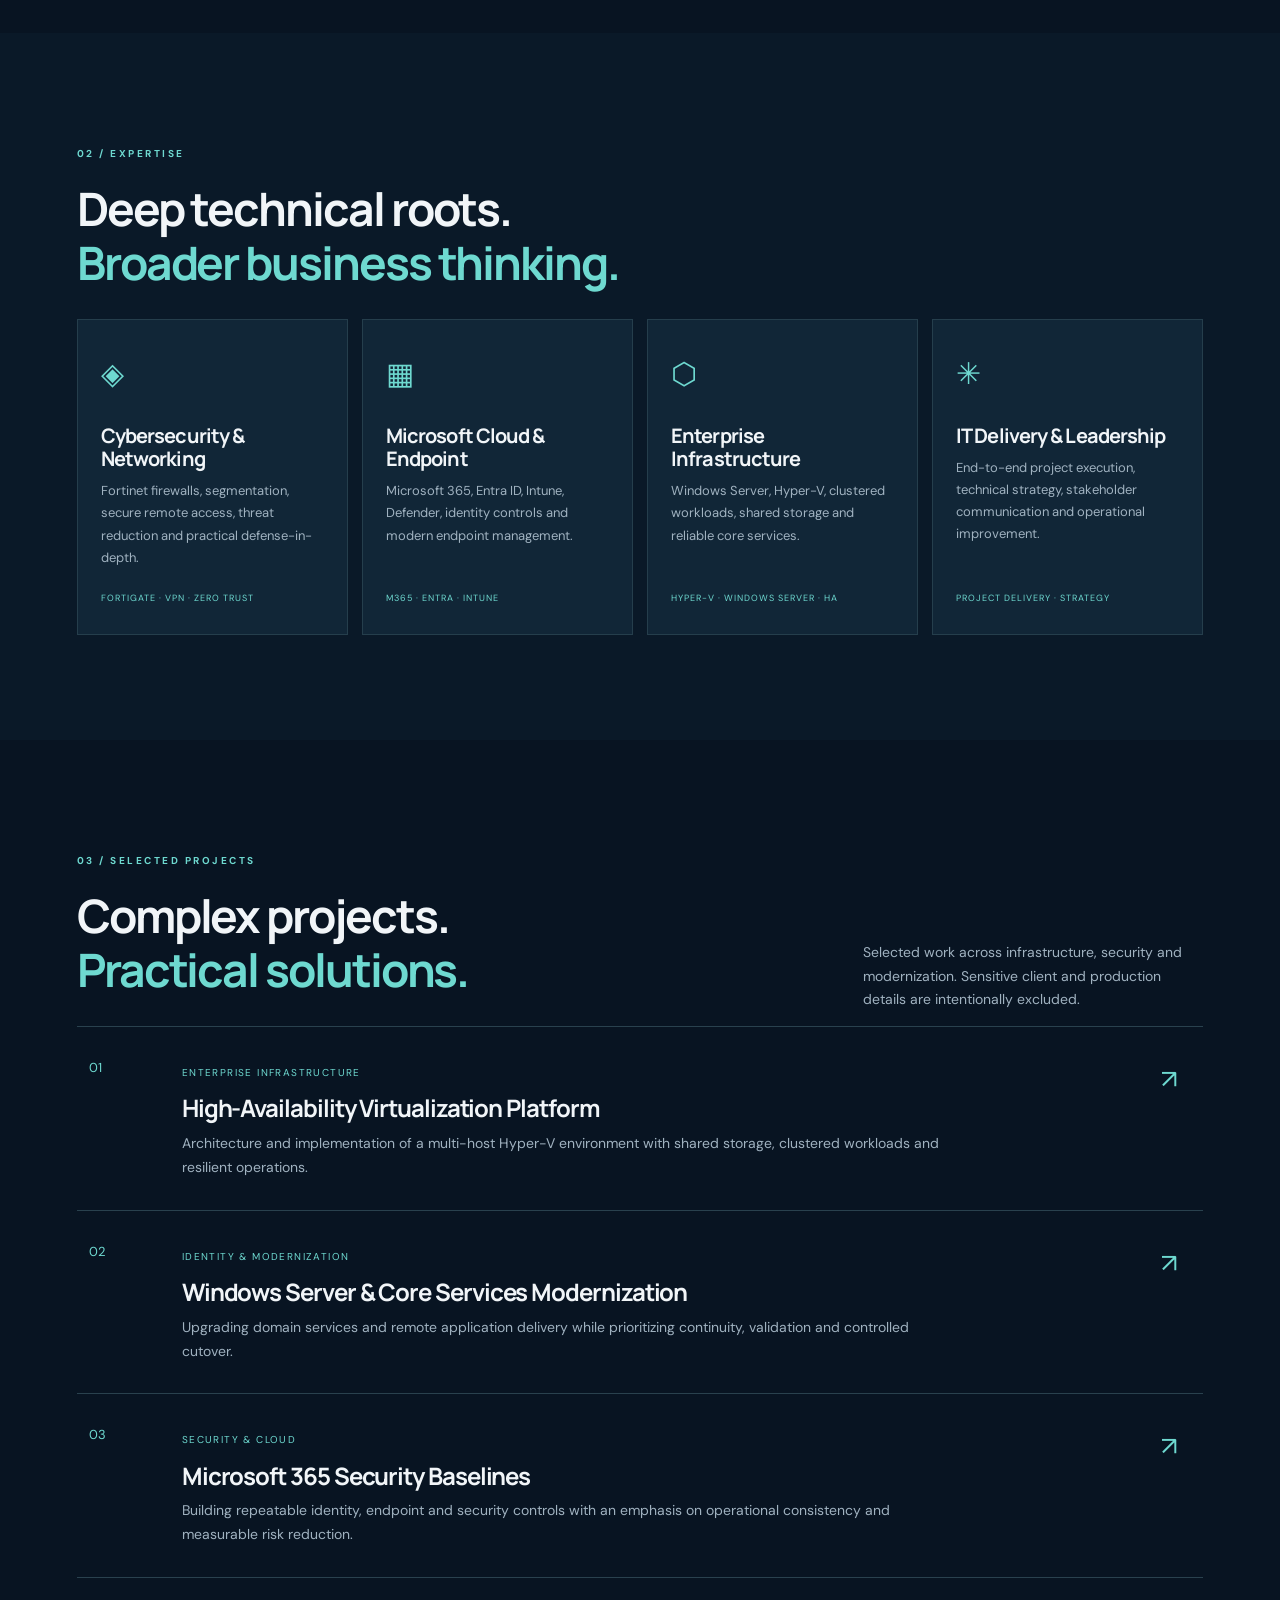
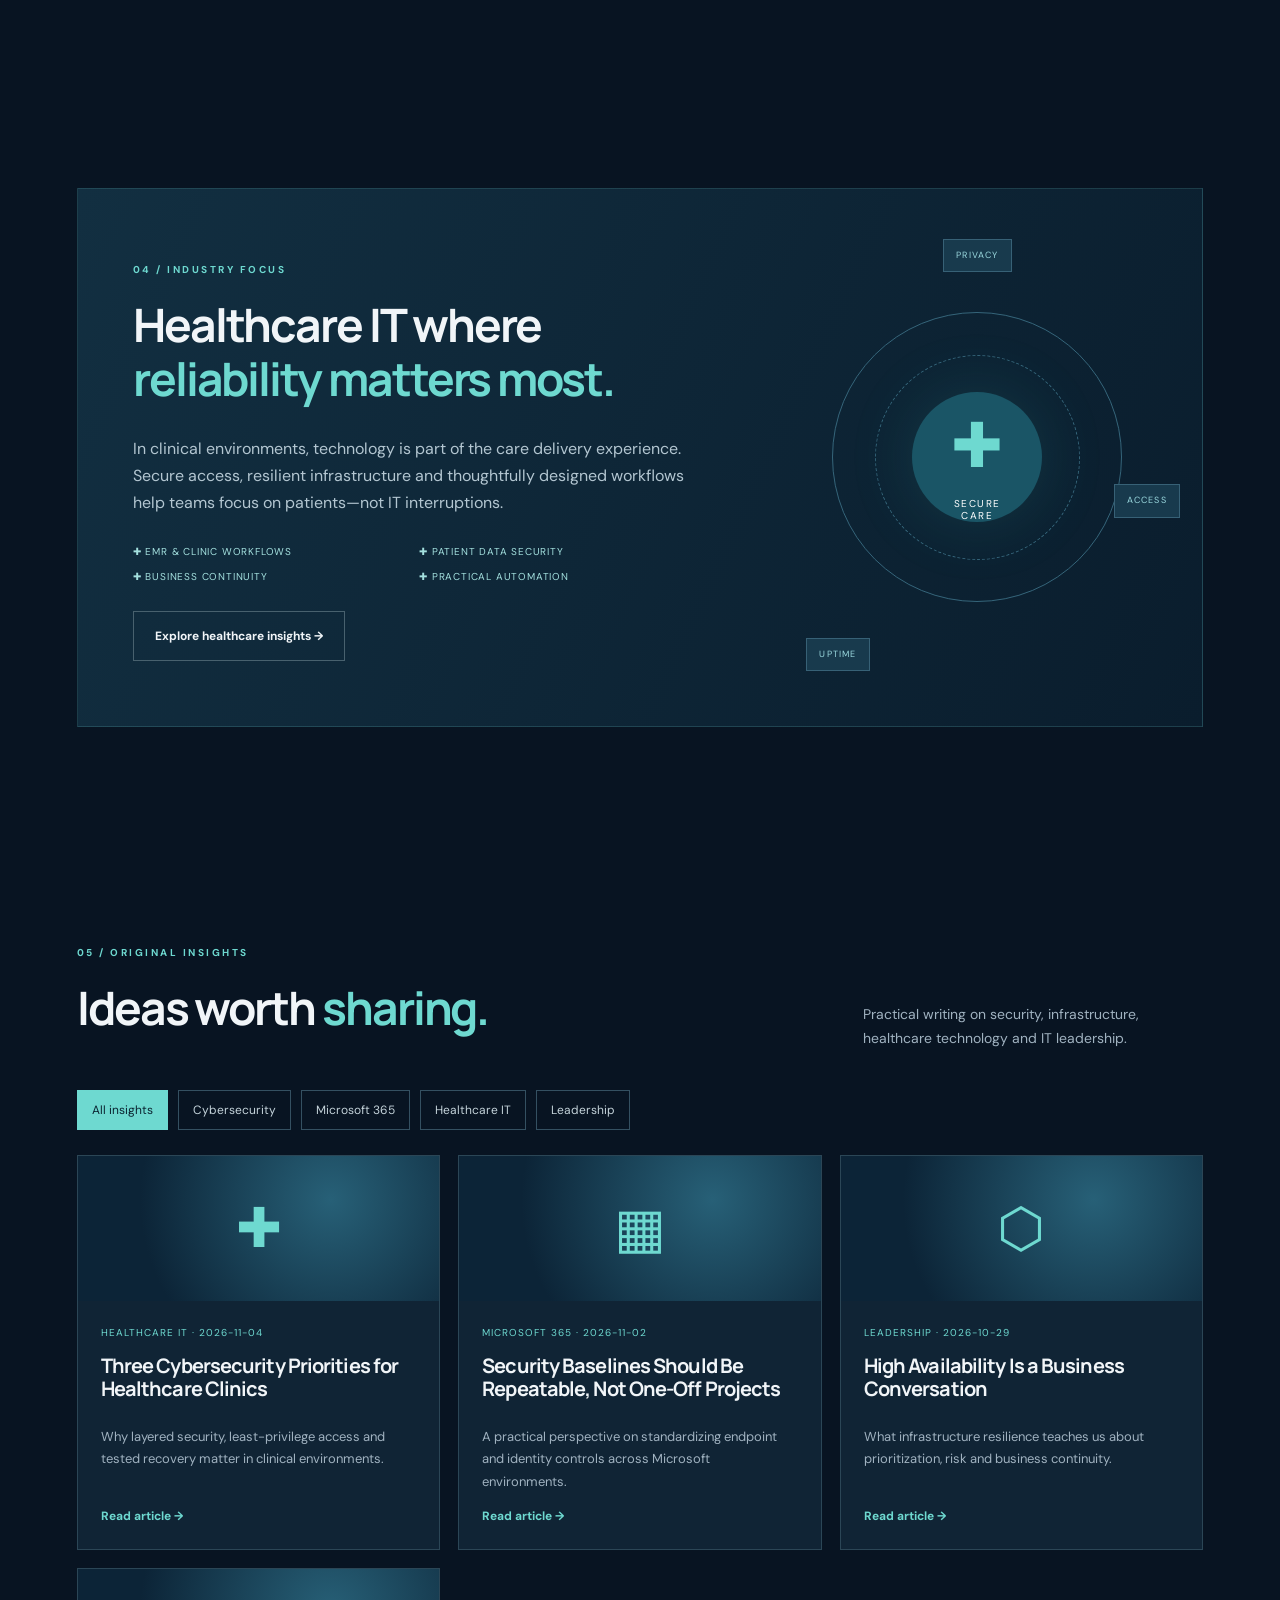
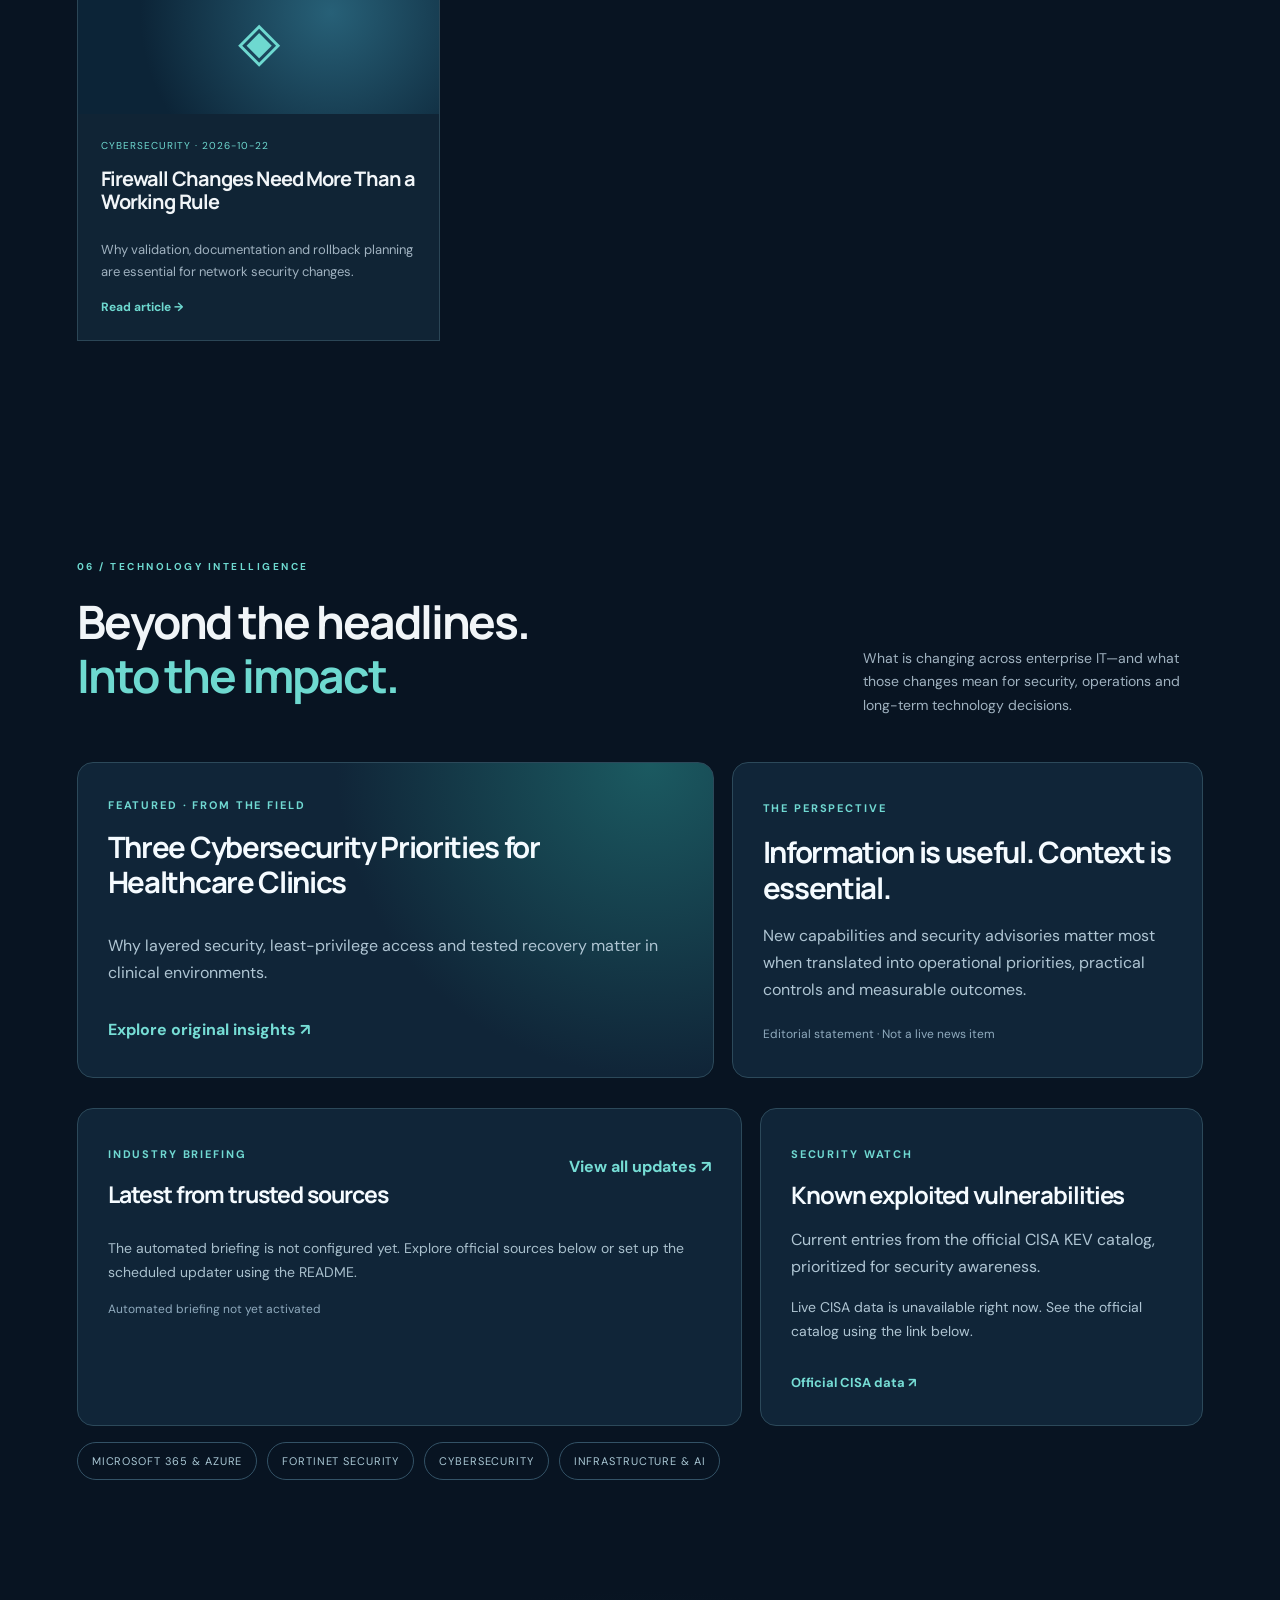
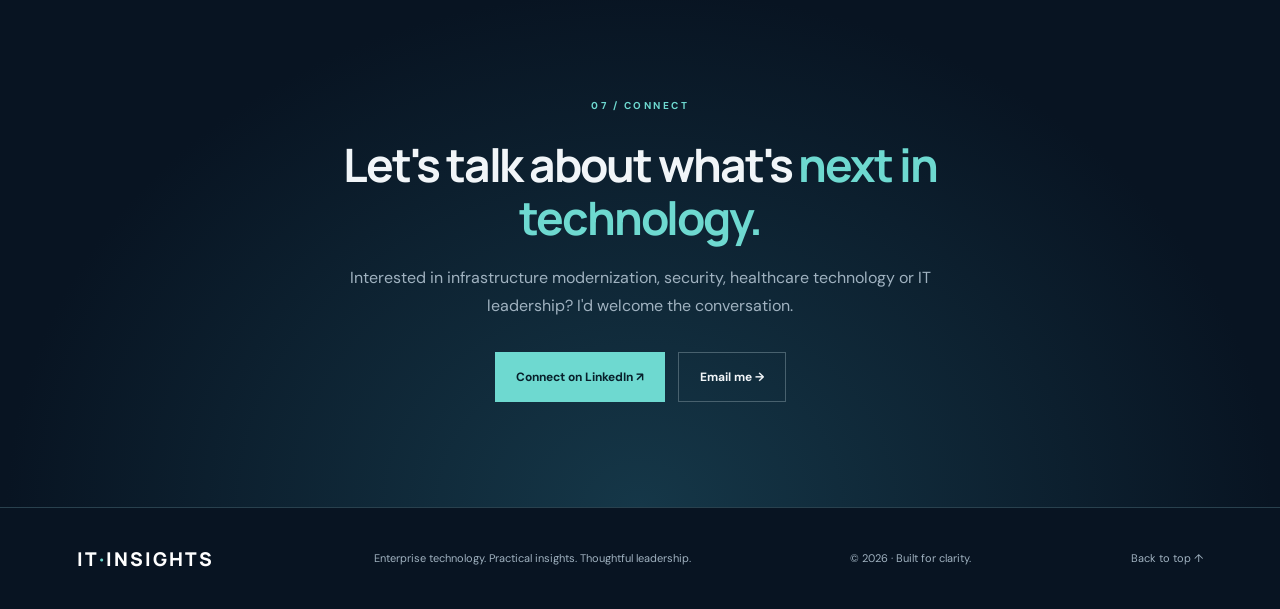
==== commit 25df9763: "Add files via upload" ====
--- a/it-insights-intelligence-hub/index.html
+++ b/it-insights-intelligence-hub/index.html
@@ -1,2 +1,2 @@
 <!DOCTYPE html>
-<html lang="en"><head><meta charset="utf-8"/><meta content="width=device-width,initial-scale=1" name="viewport"/><meta content="Enterprise IT, cybersecurity, Microsoft 365 and healthcare technology insights from an experienced IT professional." name="description"/><meta content="#081422" name="theme-color"/><title>IT Insights | Enterprise Technology &amp; Leadership</title><link href="assets/style.css" rel="stylesheet"/></head><body><header class="header"><a class="brand" href="#home"><span class="brandmark">I<span>·</span>T</span><span>INSIGHTS<small>TECHNOLOGY &amp; LEADERSHIP</small></span></a><button aria-expanded="false" aria-label="Toggle navigation" class="menu">☰</button><nav id="nav"><a href="#about">About</a><a href="#expertise">Expertise</a><a href="#projects">Projects</a><a href="#healthcare">Healthcare IT</a><a href="#articles">Insights</a><a href="#intelligence">Technology Intelligence</a><a class="nav-cta" href="#contact">Connect ↗</a></nav></header><main><section class="hero section" id="home"><div class="hero-copy"><div class="eyebrow"><span class="pulse"></span> ENTERPRISE IT · CYBERSECURITY · HEALTHCARE</div><h1>Technology that works.<br/><em>Leadership that delivers.</em></h1><p class="lead">Exploring the intersection of secure infrastructure, practical innovation and business-focused IT leadership.</p><p class="hero-sub">10+ years across enterprise systems, network security, Microsoft 365 and healthcare technology—turning complex challenges into reliable outcomes.</p><div class="actions"><a class="btn primary" href="#projects">Explore selected work <span>↗</span></a><a class="btn secondary" href="#articles">Read insights →</a></div><div class="hero-metrics"><div><strong>10<span>+</span></strong><small>YEARS IN IT</small></div><div><strong>5<span>+</span></strong><small>YEARS LEADING PROJECTS</small></div><div><strong>360°</strong><small>INFRASTRUCTURE PERSPECTIVE</small></div></div></div><div aria-label="Enterprise technology specialties: infrastructure, cybersecurity, cloud and healthcare IT" class="hero-art"><div class="art-grid"></div><div class="orb orb1"></div><div class="orb orb2"></div><div class="art-panel executive-panel"><div class="panel-top"><span class="dots">● ● ●</span><span>EXPERTISE AT A GLANCE</span><span class="live">● ACTIVE</span></div><div class="executive-content"><div class="executive-heading"><span class="executive-overline">TECHNOLOGY + DELIVERY</span><strong>Enterprise IT, <em>connected.</em></strong><p>Four disciplines. One practical approach to resilient systems and meaningful outcomes.</p></div><div class="expertise-matrix"><div class="expertise-tile"><span class="tile-icon">☁</span><div><strong>Cloud &amp; Identity</strong><small>Microsoft 365 · Entra ID</small></div></div><div class="expertise-tile"><span class="tile-icon">◇</span><div><strong>Cybersecurity</strong><small>Fortinet · Endpoint protection</small></div></div><div class="expertise-tile"><span class="tile-icon">▤</span><div><strong>Infrastructure</strong><small>Hyper-V · Networks · HA</small></div></div><div class="expertise-tile"><span class="tile-icon">✚</span><div><strong>Healthcare IT</strong><small>Clinical systems · Continuity</small></div></div></div><div class="executive-outcome"><span class="outcome-dot"></span><span>STRATEGY</span><span class="outcome-line"></span><span>EXECUTION</span><span class="outcome-line"></span><span>RELIABILITY</span></div></div></div></div></section><div class="ticker"><span>MICROSOFT 365</span><i>✳</i><span>FORTINET</span><i>✳</i><span>VIRTUALIZATION</span><i>✳</i><span>IDENTITY &amp; SECURITY</span><i>✳</i><span>HEALTHCARE IT</span><i>✳</i><span>IT LEADERSHIP</span></div><section class="section intro" id="about"><div class="section-head"><span class="kicker">01 / THE PERSPECTIVE</span><h2>Experience at the intersection of <em>technology and outcomes.</em></h2></div><div class="intro-grid"><p class="large">I'm an IT professional with over a decade of hands-on experience designing, modernizing and supporting business-critical technology environments.</p><div><p>My work spans enterprise infrastructure, Fortinet networking, Microsoft 365 security, server platforms and healthcare IT. I bring a project-delivery mindset—from discovery and design to implementation, optimization and stakeholder communication.</p><p>This space is where I share practical lessons, technical insights and perspectives on building dependable IT systems that support real business needs.</p><a class="text-link" href="#contact">Let's connect <span>↗</span></a></div></div></section><section class="section expertise" id="expertise"><div class="section-head"><span class="kicker">02 / CORE CAPABILITIES</span><h2>Deep technical roots.<br/><em>Broader business thinking.</em></h2></div><div class="cards"><article class="cap"><span class="cap-icon">◈</span><h3>Cybersecurity &amp; Networking</h3><p>Fortinet firewalls, segmentation, secure remote access, threat reduction and practical defense-in-depth.</p><span>FORTIGATE · VPN · ZERO TRUST</span></article><article class="cap"><span class="cap-icon">▦</span><h3>Microsoft Cloud &amp; Endpoint</h3><p>Microsoft 365, Entra ID, Intune, Defender, identity controls and modern endpoint management.</p><span>M365 · ENTRA · INTUNE</span></article><article class="cap"><span class="cap-icon">⬡</span><h3>Enterprise Infrastructure</h3><p>Windows Server, Hyper-V, clustered workloads, shared storage and reliable core services.</p><span>HYPER-V · WINDOWS SERVER · HA</span></article><article class="cap"><span class="cap-icon">✳</span><h3>IT Delivery &amp; Leadership</h3><p>End-to-end project execution, technical strategy, stakeholder communication and operational improvement.</p><span>PROJECT DELIVERY · STRATEGY</span></article></div></section><section class="section projects" id="projects"><div class="section-head row-head"><div><span class="kicker">03 / SELECTED EXPERIENCE</span><h2>Complex projects.<br/><em>Practical solutions.</em></h2></div><p>Representative project patterns. Client identifiers and sensitive production details are intentionally excluded.</p></div><div class="project-list"><article class="project"><div class="project-number">01</div><div><span class="tag">ENTERPRISE INFRASTRUCTURE</span><h3>High-Availability Virtualization Platform</h3><p>Architecture and implementation of a multi-host Hyper-V environment with shared storage, clustered workloads and resilient operations.</p></div><span class="project-arrow">↗</span></article><article class="project"><div class="project-number">02</div><div><span class="tag">IDENTITY &amp; MODERNIZATION</span><h3>Windows Server &amp; Core Services Modernization</h3><p>Upgrading domain services and remote application delivery while prioritizing continuity, validation and controlled cutover.</p></div><span class="project-arrow">↗</span></article><article class="project"><div class="project-number">03</div><div><span class="tag">SECURITY &amp; CLOUD</span><h3>Microsoft 365 Security Baselines</h3><p>Building repeatable identity, endpoint and security controls with an emphasis on operational consistency and measurable risk reduction.</p></div><span class="project-arrow">↗</span></article></div></section><section class="section healthcare" id="healthcare"><div class="healthcare-panel"><div><span class="kicker">04 / INDUSTRY FOCUS</span><h2>Healthcare IT where <em>reliability matters most.</em></h2><p>In clinical environments, technology is part of the care delivery experience. Secure access, resilient infrastructure and thoughtfully designed workflows help teams focus on patients—not IT interruptions.</p><div class="health-points"><span>✚ EMR &amp; CLINIC WORKFLOWS</span><span>✚ PATIENT DATA SECURITY</span><span>✚ BUSINESS CONTINUITY</span><span>✚ PRACTICAL AUTOMATION</span></div><a class="btn secondary" href="#articles">Explore healthcare insights →</a></div><div class="health-graphic"><div class="health-ring ring1"></div><div class="health-ring ring2"></div><div class="health-center">✚<small>SECURE<br/>CARE</small></div><div class="health-label label1">PRIVACY</div><div class="health-label label2">UPTIME</div><div class="health-label label3">ACCESS</div></div></div></section><section class="section articles" id="articles"><div class="section-head row-head"><div><span class="kicker">05 / FIELD NOTES</span><h2>Ideas worth <em>sharing.</em></h2></div><p>Practical writing on security, infrastructure, healthcare technology and IT leadership.</p></div><div class="filters" id="filters"><button class="active" data-filter="All">All insights</button><button data-filter="Cybersecurity">Cybersecurity</button><button data-filter="Microsoft 365">Microsoft 365</button><button data-filter="Healthcare IT">Healthcare IT</button><button data-filter="Leadership">Leadership</button></div><div aria-live="polite" class="article-grid" id="article-grid"></div></section><section class="section intelligence" id="intelligence"><div class="section-head row-head"><div><span class="kicker">06 / TECHNOLOGY INTELLIGENCE</span><h2>Beyond the headlines.<br/><em>Into the impact.</em></h2></div><p>What is changing across enterprise IT—and what those changes mean for security, operations and long-term technology decisions.</p></div><div class="intel-hero"><div class="intel-feature"><span class="intel-overline">FEATURED · FROM THE FIELD</span><h3 id="intel-feature-title">Practical insights from real-world IT delivery</h3><p id="intel-feature-excerpt">Technical experience, business outcomes, and the decisions behind resilient infrastructure.</p><a class="intel-link" href="#articles">Explore original insights ↗</a></div><div class="intel-perspective"><span class="intel-overline">THE PERSPECTIVE</span><h3>Information is useful. Context is essential.</h3><p>New capabilities and security advisories matter most when translated into operational priorities, practical controls and measurable outcomes.</p><span class="intel-disclaimer">Editorial statement · Not a live news item</span></div></div><div class="intel-lower"><div class="intel-news"><div class="intel-subhead"><div><span class="intel-overline">INDUSTRY BRIEFING</span><h3>Latest from trusted sources</h3></div><a class="intel-link" href="news.html">View all updates ↗</a></div><div aria-live="polite" class="intel-news-items" id="intel-news-items"><p class="intel-empty">Loading the latest verified headlines…</p></div><p class="intel-status" id="intel-feed-status" role="status"></p></div><aside class="intel-watch"><span class="intel-overline">SECURITY WATCH</span><h3>Known exploited vulnerabilities</h3><p>Current entries from the official CISA KEV catalog, prioritized for security awareness.</p><div class="intel-kev-items" id="intel-kev-items"><p class="intel-empty">Checking CISA data…</p></div><a class="intel-link" href="https://github.com/cisagov/kev-data" rel="noopener noreferrer" target="_blank">Official CISA data ↗</a></aside></div><div class="intel-topics"><span>MICROSOFT 365 &amp; AZURE</span><span>FORTINET SECURITY</span><span>CYBERSECURITY</span><span>INFRASTRUCTURE &amp; AI</span></div></section><section class="section contact" id="contact"><span class="kicker">07 / CONNECT</span><h2>Let's talk about what's <em>next in technology.</em></h2><p>Interested in infrastructure modernization, security, healthcare technology or IT leadership? I'd welcome the conversation.</p><div class="actions"><a class="btn primary" href="https://www.linkedin.com/" id="linkedin" rel="noopener" target="_blank">Connect on LinkedIn ↗</a><a class="btn secondary" href="mailto:hello@example.com" id="email">Email me →</a></div></section></main><footer><div class="footer-brand">IT<span>·</span>INSIGHTS</div><p>Enterprise technology. Practical insights. Thoughtful leadership.</p><span>© <span id="year"></span> · Built for clarity.</span><a href="#home">Back to top ↑</a></footer><script src="assets/main.js"></script><script src="assets/intelligence.js"></script></body></html>
+<html lang="en"><head><meta charset="utf-8"/><meta content="width=device-width,initial-scale=1" name="viewport"/><meta content="Enterprise IT, cybersecurity, Microsoft 365 and healthcare technology insights from an experienced IT professional." name="description"/><meta content="#081422" name="theme-color"/><title>Sumit Arora | Enterprise Technology &amp; IT Leadership</title><link href="assets/style.css" rel="stylesheet"/></head><body><header class="header"><a class="brand" href="#home"><span class="brandmark">SA</span><span>SUMIT ARORA<small>ENTERPRISE TECHNOLOGY &amp; LEADERSHIP</small></span></a><button aria-expanded="false" aria-label="Toggle navigation" class="menu">☰</button><nav id="nav"><a href="#about">About</a><a href="#expertise">Expertise</a><a href="#projects">Projects</a><a href="#healthcare">Healthcare IT</a><a href="#articles">Insights</a><a href="#intelligence">Industry Intelligence</a><a class="nav-cta" href="#contact">Connect ↗</a></nav></header><main><section class="hero section" id="home"><div class="hero-copy"><div class="eyebrow"><span class="pulse"></span> ENTERPRISE INFRASTRUCTURE · CYBERSECURITY · TECHNOLOGY LEADERSHIP</div><h1>Technology leadership.<br/><em>Built on experience.</em></h1><p class="lead">Designing, securing and modernizing business-critical technology environments—with hands-on engineering and a business-focused approach to delivery.</p><p class="hero-sub">Over a decade of enterprise IT experience and five-plus years delivering projects from planning through implementation. Focused on resilient systems, stronger security and practical outcomes.</p><div class="actions"><a class="btn primary" href="#projects">Explore project experience <span>↗</span></a><a class="btn secondary" href="#articles">Technology insights →</a></div><div class="hero-metrics"><div><strong>10<span>+</span></strong><small>YEARS IN IT</small></div><div><strong>5<span>+</span></strong><small>YEARS LEADING PROJECTS</small></div><div><strong>M.Eng.</strong><small>ENGINEERING BACKGROUND</small></div></div></div><div aria-label="Enterprise technology specialties: infrastructure, cybersecurity, cloud and healthcare IT" class="hero-art"><div class="art-grid"></div><div class="orb orb1"></div><div class="orb orb2"></div><div class="art-panel executive-panel"><div class="panel-top"><span class="dots">● ● ●</span><span>EXECUTIVE PROFILE</span><span class="live">● DELIVERY</span></div><div class="executive-content"><div class="executive-heading"><span class="executive-overline">TECHNOLOGY + DELIVERY</span><strong>Engineering + <em>execution.</em></strong><p>Technical depth, stakeholder alignment and delivery discipline for mission-critical IT.</p></div><div class="expertise-matrix"><div class="expertise-tile"><span class="tile-icon">☁</span><div><strong>Cloud &amp; Identity</strong><small>Microsoft 365 · Entra ID</small></div></div><div class="expertise-tile"><span class="tile-icon">◇</span><div><strong>Cybersecurity</strong><small>Fortinet · Endpoint protection</small></div></div><div class="expertise-tile"><span class="tile-icon">▤</span><div><strong>Infrastructure</strong><small>Hyper-V · Networks · HA</small></div></div><div class="expertise-tile"><span class="tile-icon">✚</span><div><strong>Healthcare IT</strong><small>Clinical systems · Continuity</small></div></div></div><div class="executive-outcome"><span class="outcome-dot"></span><span>STRATEGY</span><span class="outcome-line"></span><span>EXECUTION</span><span class="outcome-line"></span><span>RELIABILITY</span></div></div></div></div></section><div class="ticker"><span>MICROSOFT 365</span><i>✳</i><span>FORTINET</span><i>✳</i><span>VIRTUALIZATION</span><i>✳</i><span>IDENTITY &amp; SECURITY</span><i>✳</i><span>HEALTHCARE IT</span><i>✳</i><span>IT LEADERSHIP</span></div><section class="section intro" id="about"><div class="section-head"><span class="kicker">01 / PROFESSIONAL PROFILE</span><h2>Engineering expertise.<br/><em>Business-focused execution.</em></h2></div><div class="intro-grid"><p class="large">I'm an IT professional with over a decade of hands-on experience designing, modernizing and supporting business-critical technology environments.</p><div><p>My work spans enterprise infrastructure, Fortinet networking, Microsoft 365 security, server platforms and healthcare IT. I bring a project-delivery mindset—from discovery and design to implementation, optimization and stakeholder communication.</p><p>My approach combines solution design, implementation, risk management and communication. I share selected lessons and perspectives here while protecting client confidentiality.</p><a class="text-link" href="#contact">Let's connect <span>↗</span></a></div></div></section><section class="section expertise" id="expertise"><div class="section-head"><span class="kicker">02 / EXPERTISE</span><h2>Deep technical roots.<br/><em>Broader business thinking.</em></h2></div><div class="cards"><article class="cap"><span class="cap-icon">◈</span><h3>Cybersecurity &amp; Networking</h3><p>Fortinet firewalls, segmentation, secure remote access, threat reduction and practical defense-in-depth.</p><span>FORTIGATE · VPN · ZERO TRUST</span></article><article class="cap"><span class="cap-icon">▦</span><h3>Microsoft Cloud &amp; Endpoint</h3><p>Microsoft 365, Entra ID, Intune, Defender, identity controls and modern endpoint management.</p><span>M365 · ENTRA · INTUNE</span></article><article class="cap"><span class="cap-icon">⬡</span><h3>Enterprise Infrastructure</h3><p>Windows Server, Hyper-V, clustered workloads, shared storage and reliable core services.</p><span>HYPER-V · WINDOWS SERVER · HA</span></article><article class="cap"><span class="cap-icon">✳</span><h3>IT Delivery &amp; Leadership</h3><p>End-to-end project execution, technical strategy, stakeholder communication and operational improvement.</p><span>PROJECT DELIVERY · STRATEGY</span></article></div></section><section class="section projects" id="projects"><div class="section-head row-head"><div><span class="kicker">03 / SELECTED PROJECTS</span><h2>Complex projects.<br/><em>Practical solutions.</em></h2></div><p>Selected work across infrastructure, security and modernization. Sensitive client and production details are intentionally excluded.</p></div><div class="project-list"><article class="project"><div class="project-number">01</div><div><span class="tag">ENTERPRISE INFRASTRUCTURE</span><h3>High-Availability Virtualization Platform</h3><p>Architecture and implementation of a multi-host Hyper-V environment with shared storage, clustered workloads and resilient operations.</p></div><span class="project-arrow">↗</span></article><article class="project"><div class="project-number">02</div><div><span class="tag">IDENTITY &amp; MODERNIZATION</span><h3>Windows Server &amp; Core Services Modernization</h3><p>Upgrading domain services and remote application delivery while prioritizing continuity, validation and controlled cutover.</p></div><span class="project-arrow">↗</span></article><article class="project"><div class="project-number">03</div><div><span class="tag">SECURITY &amp; CLOUD</span><h3>Microsoft 365 Security Baselines</h3><p>Building repeatable identity, endpoint and security controls with an emphasis on operational consistency and measurable risk reduction.</p></div><span class="project-arrow">↗</span></article></div></section><section class="section healthcare" id="healthcare"><div class="healthcare-panel"><div><span class="kicker">04 / INDUSTRY FOCUS</span><h2>Healthcare IT where <em>reliability matters most.</em></h2><p>In clinical environments, technology is part of the care delivery experience. Secure access, resilient infrastructure and thoughtfully designed workflows help teams focus on patients—not IT interruptions.</p><div class="health-points"><span>✚ EMR &amp; CLINIC WORKFLOWS</span><span>✚ PATIENT DATA SECURITY</span><span>✚ BUSINESS CONTINUITY</span><span>✚ PRACTICAL AUTOMATION</span></div><a class="btn secondary" href="#articles">Explore healthcare insights →</a></div><div class="health-graphic"><div class="health-ring ring1"></div><div class="health-ring ring2"></div><div class="health-center">✚<small>SECURE<br/>CARE</small></div><div class="health-label label1">PRIVACY</div><div class="health-label label2">UPTIME</div><div class="health-label label3">ACCESS</div></div></div></section><section class="section articles" id="articles"><div class="section-head row-head"><div><span class="kicker">05 / ORIGINAL INSIGHTS</span><h2>Ideas worth <em>sharing.</em></h2></div><p>Practical writing on security, infrastructure, healthcare technology and IT leadership.</p></div><div class="filters" id="filters"><button class="active" data-filter="All">All insights</button><button data-filter="Cybersecurity">Cybersecurity</button><button data-filter="Microsoft 365">Microsoft 365</button><button data-filter="Healthcare IT">Healthcare IT</button><button data-filter="Leadership">Leadership</button></div><div aria-live="polite" class="article-grid" id="article-grid"></div></section><section class="section intelligence" id="intelligence"><div class="section-head row-head"><div><span class="kicker">06 / TECHNOLOGY INTELLIGENCE</span><h2>Beyond the headlines.<br/><em>Into the impact.</em></h2></div><p>What is changing across enterprise IT—and what those changes mean for security, operations and long-term technology decisions.</p></div><div class="intel-hero"><div class="intel-feature"><span class="intel-overline">FEATURED · FROM THE FIELD</span><h3 id="intel-feature-title">Practical insights from real-world IT delivery</h3><p id="intel-feature-excerpt">Technical experience, business outcomes, and the decisions behind resilient infrastructure.</p><a class="intel-link" href="#articles">Explore original insights ↗</a></div><div class="intel-perspective"><span class="intel-overline">THE PERSPECTIVE</span><h3>Information is useful. Context is essential.</h3><p>New capabilities and security advisories matter most when translated into operational priorities, practical controls and measurable outcomes.</p><span class="intel-disclaimer">Editorial statement · Not a live news item</span></div></div><div class="intel-lower"><div class="intel-news"><div class="intel-subhead"><div><span class="intel-overline">INDUSTRY BRIEFING</span><h3>Latest from trusted sources</h3></div><a class="intel-link" href="news.html">View all updates ↗</a></div><div aria-live="polite" class="intel-news-items" id="intel-news-items"><p class="intel-empty">Loading the latest verified headlines…</p></div><p class="intel-status" id="intel-feed-status" role="status"></p></div><aside class="intel-watch"><span class="intel-overline">SECURITY WATCH</span><h3>Known exploited vulnerabilities</h3><p>Current entries from the official CISA KEV catalog, prioritized for security awareness.</p><div class="intel-kev-items" id="intel-kev-items"><p class="intel-empty">Checking CISA data…</p></div><a class="intel-link" href="https://github.com/cisagov/kev-data" rel="noopener noreferrer" target="_blank">Official CISA data ↗</a></aside></div><div class="intel-topics"><span>MICROSOFT 365 &amp; AZURE</span><span>FORTINET SECURITY</span><span>CYBERSECURITY</span><span>INFRASTRUCTURE &amp; AI</span></div></section><section class="section contact" id="contact"><span class="kicker">07 / CONNECT</span><h2>Let's talk about what's <em>next in technology.</em></h2><p>Interested in infrastructure modernization, security, healthcare technology or IT leadership? I'd welcome the conversation.</p><div class="actions"><a class="btn primary" href="https://www.linkedin.com/" id="linkedin" rel="noopener" target="_blank">Connect on LinkedIn ↗</a><a class="btn secondary" href="mailto:hello@example.com" id="email">Email me →</a></div></section></main><footer><div class="footer-brand">IT<span>·</span>INSIGHTS</div><p>Enterprise technology. Practical insights. Thoughtful leadership.</p><span>© <span id="year"></span> · Built for clarity.</span><a href="#home">Back to top ↑</a></footer><script src="assets/main.js"></script><script src="assets/intelligence.js"></script></body></html>
--- a/it-insights-intelligence-hub/assets/style.css
+++ b/it-insights-intelligence-hub/assets/style.css
@@ -30,3 +30,13 @@
 .intelligence{position:relative}.intel-hero{display:grid;grid-template-columns:1.35fr 1fr;gap:18px;margin:30px 0}.intel-feature,.intel-perspective,.intel-news,.intel-watch{background:#102538;border:1px solid #2c495a;border-radius:16px;padding:30px}.intel-feature{background:radial-gradient(circle at 90% 0%,#1b5a61 0%,#102538 48%);min-height:285px;display:flex;flex-direction:column;align-items:flex-start;justify-content:center}.intel-overline{font-size:11px;letter-spacing:.17em;font-weight:700;color:#70d9d2}.intel-feature h3,.intel-perspective h3,.intel-news h3,.intel-watch h3{font-size:clamp(22px,2.3vw,34px);line-height:1.2;color:#f5fbff;margin:15px 0}.intel-feature p,.intel-perspective p,.intel-watch p{color:#afc5d3;line-height:1.7}.intel-link{color:#76ddd5;text-decoration:none;font-weight:700;display:inline-block;margin-top:14px}.intel-link:hover{text-decoration:underline}.intel-disclaimer,.intel-status{color:#8faabd;font-size:12px}.intel-lower{display:grid;grid-template-columns:1.5fr 1fr;gap:18px}.intel-subhead{display:flex;align-items:flex-start;justify-content:space-between;gap:16px}.intel-subhead h3{font-size:23px}.intel-news-item,.intel-kev-item{border-top:1px solid #2b4555;padding:17px 0}.intel-news-item a,.intel-kev-item a{color:#f0f8fa;text-decoration:none;font-weight:700;line-height:1.45}.intel-news-item a:hover,.intel-kev-item a:hover{color:#75d9d1}.intel-meta{font-size:11px;letter-spacing:.06em;color:#77d5cd;margin-bottom:7px}.intel-news-item p,.intel-kev-item p{font-size:13px;color:#adc2d0;margin:8px 0 0;line-height:1.6}.intel-empty{color:#a9c0cd;font-size:14px}.intel-topics{display:flex;gap:10px;flex-wrap:wrap;margin-top:16px}.intel-topics span{border:1px solid #335266;color:#aac8d5;border-radius:40px;padding:9px 14px;font-size:11px;letter-spacing:.08em}.intel-watch h3{font-size:24px}.intel-watch .intel-link{font-size:13px}@media(max-width:850px){.intel-hero,.intel-lower{grid-template-columns:1fr}.intel-feature,.intel-perspective,.intel-news,.intel-watch{padding:22px}.intel-subhead{flex-wrap:wrap}}
 /* Standalone briefing */
 .briefing-page{background:#081422;color:#e6f1f5;min-height:100vh}.briefing-main{max-width:1160px;margin:0 auto;padding:120px 24px 70px}.briefing-main h1{font-size:clamp(36px,5vw,70px);line-height:1.08;color:#fff;margin:12px 0 18px}.briefing-main h1 em{color:#71d9d1}.briefing-lead{max-width:730px;color:#afc5d3;line-height:1.7}.briefing-controls{display:flex;gap:8px;flex-wrap:wrap;margin:30px 0}.briefing-controls button{border:1px solid #355668;background:#11293b;color:#c5d8e2;padding:11px 16px;border-radius:40px;cursor:pointer}.briefing-controls button.active{background:#65d4cc;color:#071927;border-color:#65d4cc}.briefing-layout{display:grid;grid-template-columns:1fr 310px;gap:22px}.briefing-card{background:#102538;border:1px solid #2c495a;border-radius:14px;padding:24px;margin-bottom:12px}.briefing-card a{color:#f6fbff;font-size:19px;font-weight:700;text-decoration:none}.briefing-card a:hover{color:#6ddad1}.briefing-card p{color:#adc2d0;font-size:14px;line-height:1.6}.briefing-aside{background:#102538;border:1px solid #2c495a;border-radius:14px;padding:22px;align-self:start}.briefing-aside a{color:#70d9d2}.briefing-aside p{color:#a9c1cf;line-height:1.6}.briefing-footer{padding:20px 24px;text-align:center;color:#a7c0cb}@media(max-width:800px){.briefing-layout{grid-template-columns:1fr}.briefing-main{padding-top:105px}}
+
+/* Executive portfolio refinement — layered over the existing responsive theme */
+:root{--exec-accent:#76ded5}
+.brand{letter-spacing:.055em}.brandmark{font-size:1.12rem!important;letter-spacing:-.08em!important;padding-right:.08em}
+.hero{background:radial-gradient(ellipse at 86% 28%,rgba(29,91,105,.19),transparent 49%)}
+.hero h1{letter-spacing:-.055em;max-width:850px}.hero-copy .lead{max-width:640px}
+.hero-art .art-panel{box-shadow:0 25px 80px rgba(0,0,0,.25)}
+.project{transition:background .2s,border-color .2s}.project:hover{background:rgba(91,210,203,.045)}
+.intel-hero,.healthcare-panel{border-color:rgba(117,215,206,.17)}
+@media(max-width:700px){.hero h1{letter-spacing:-.035em}.brand small{letter-spacing:.06em}}
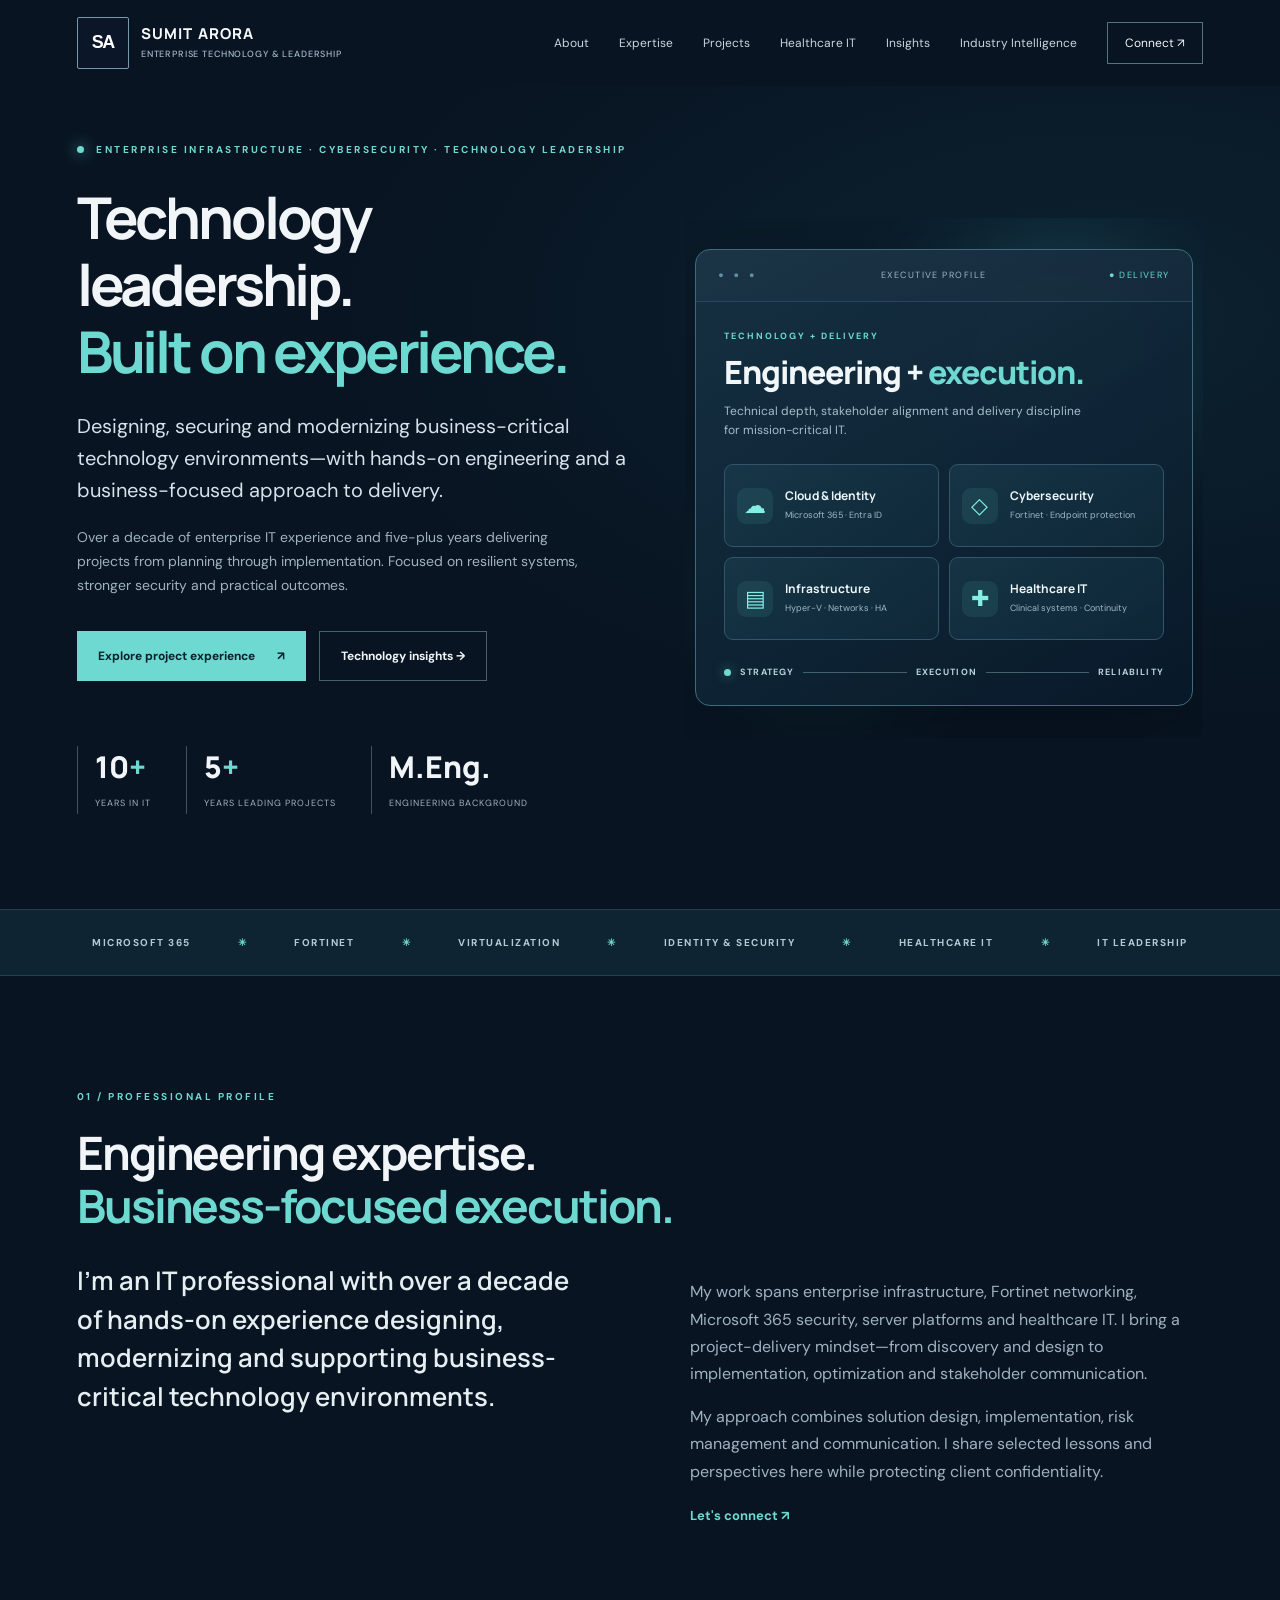
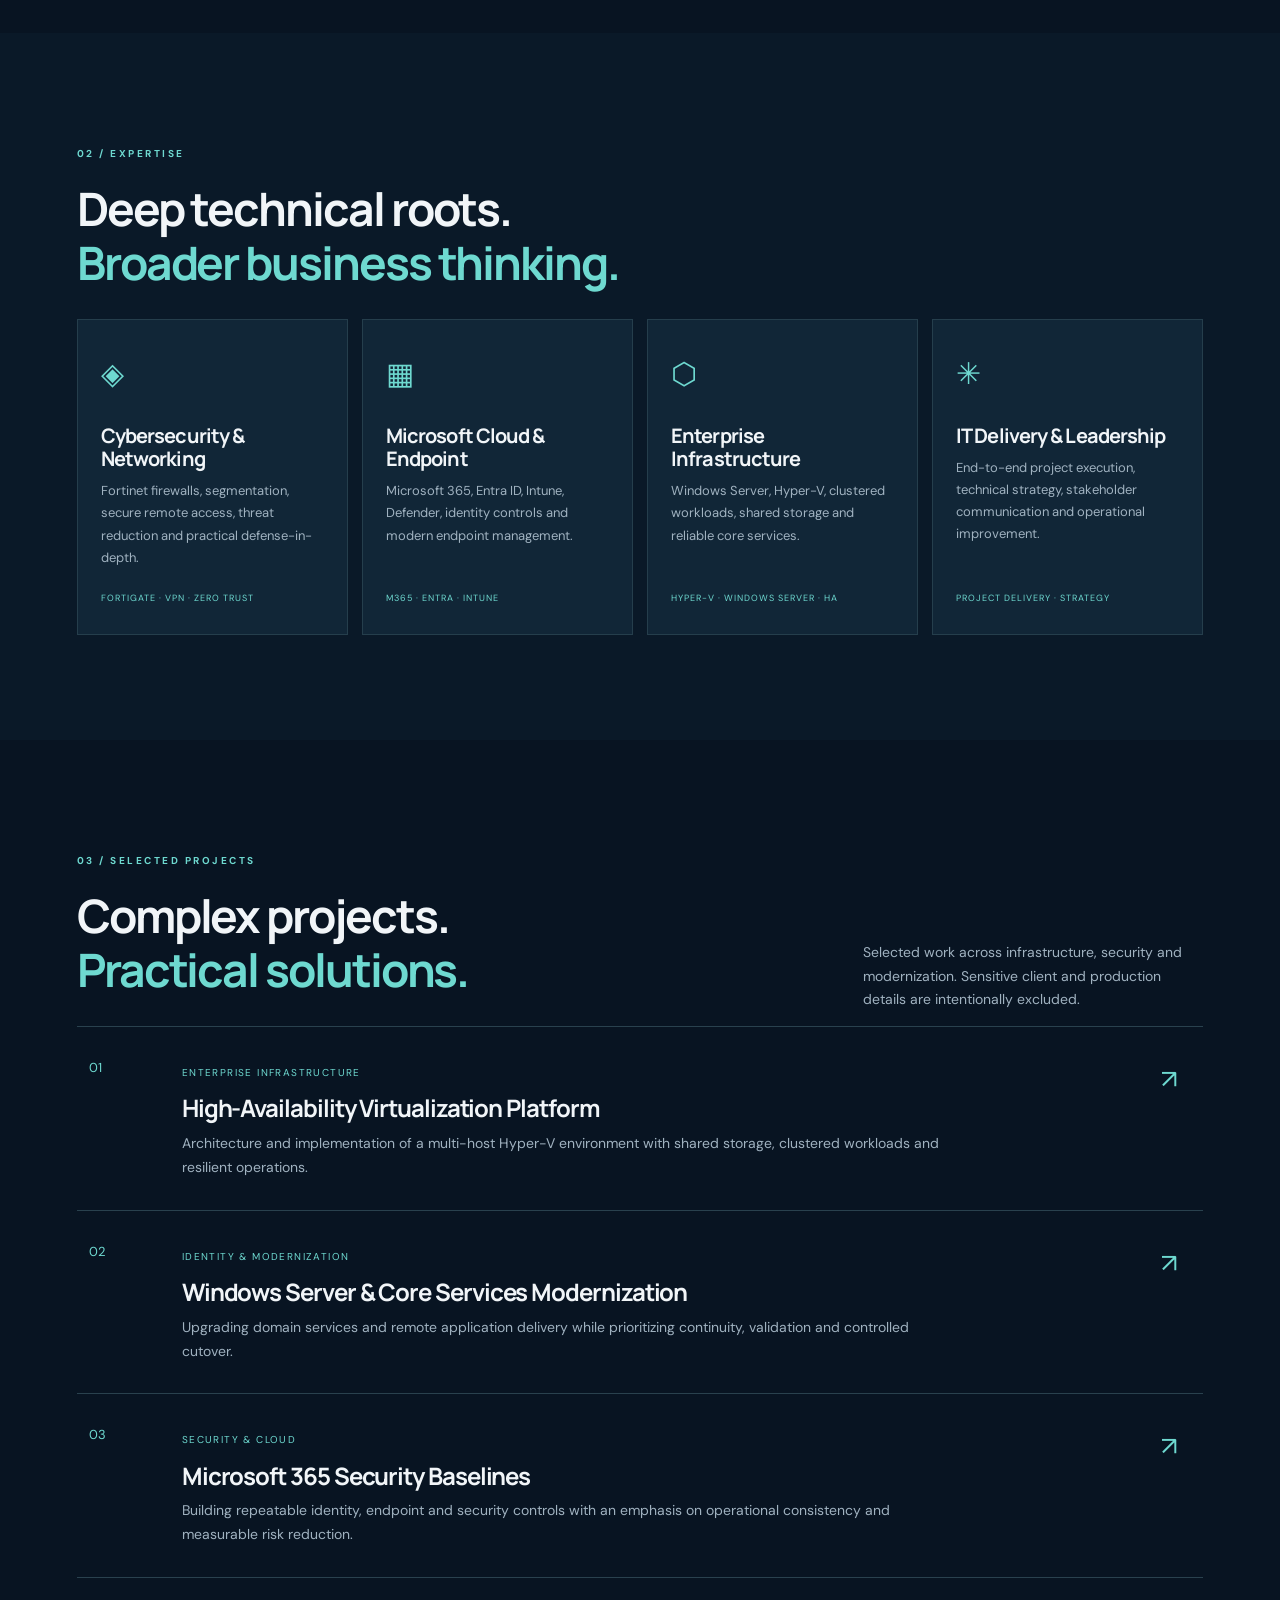
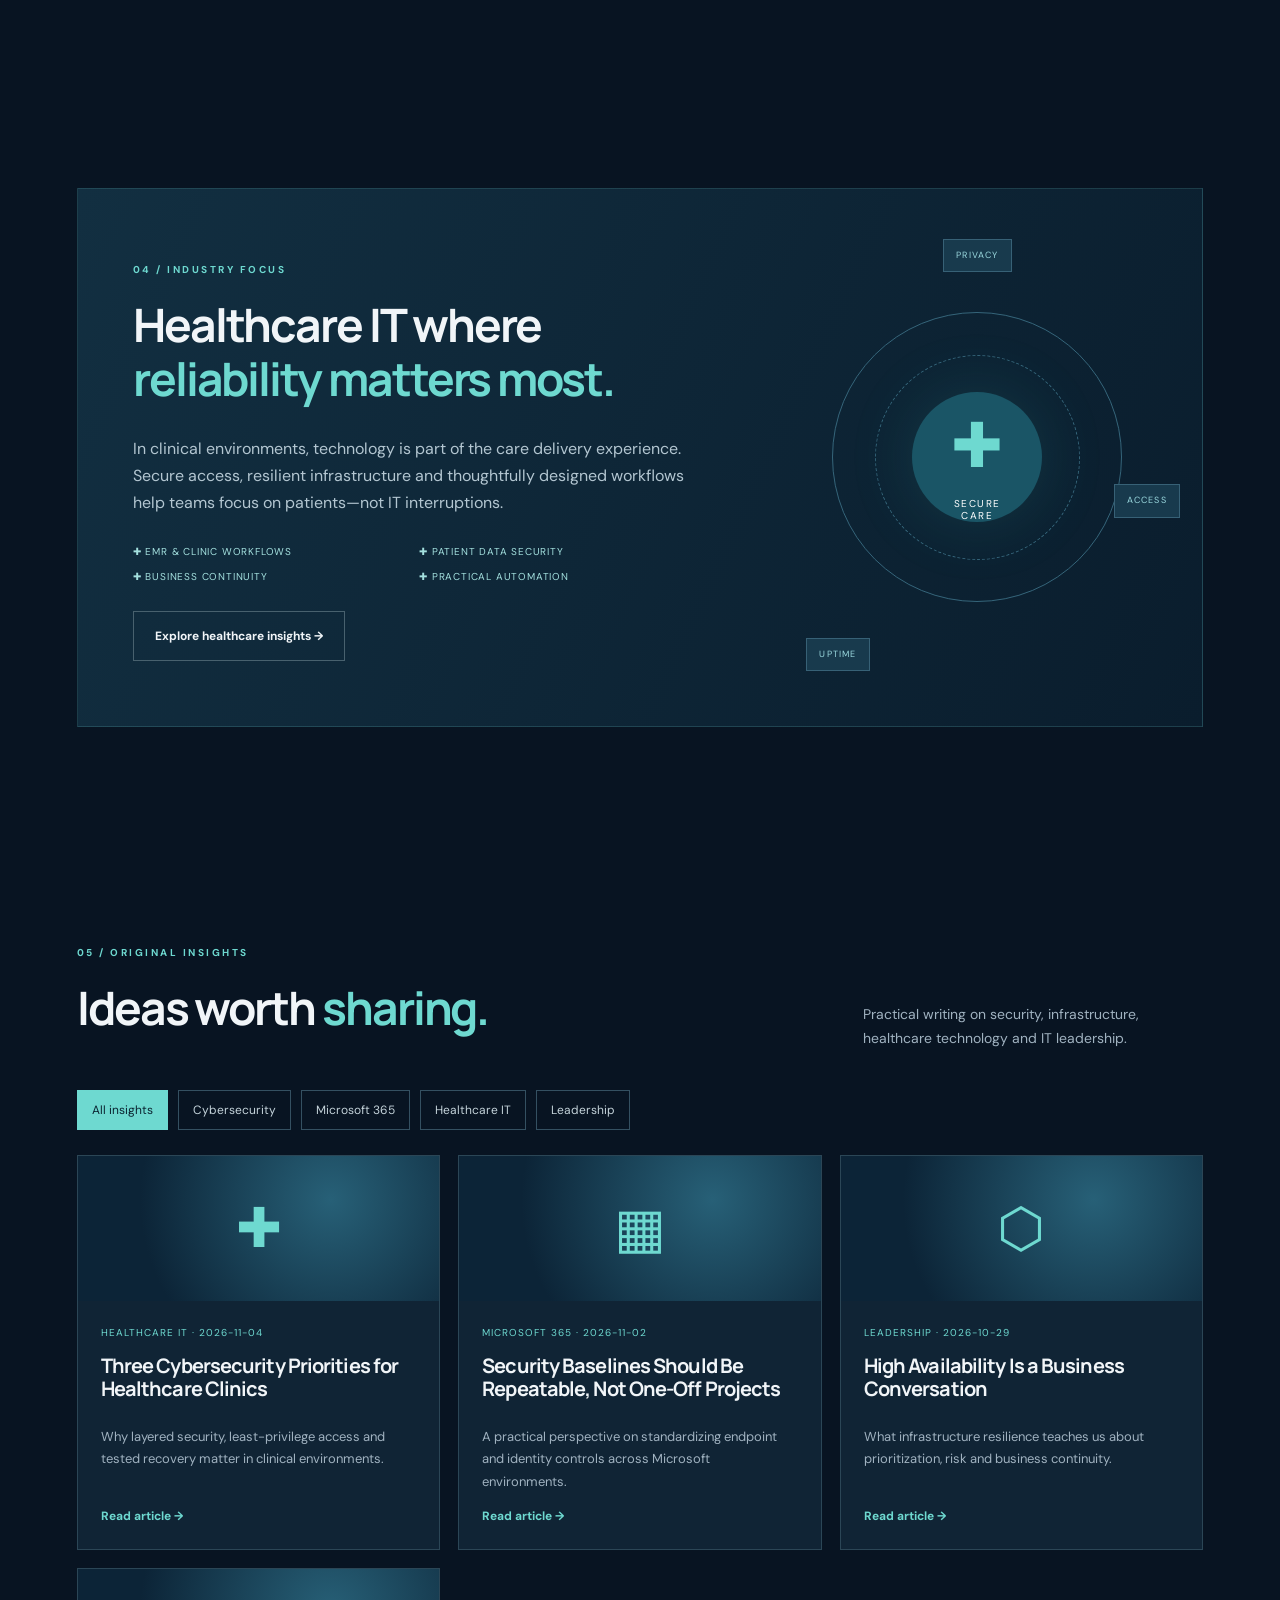
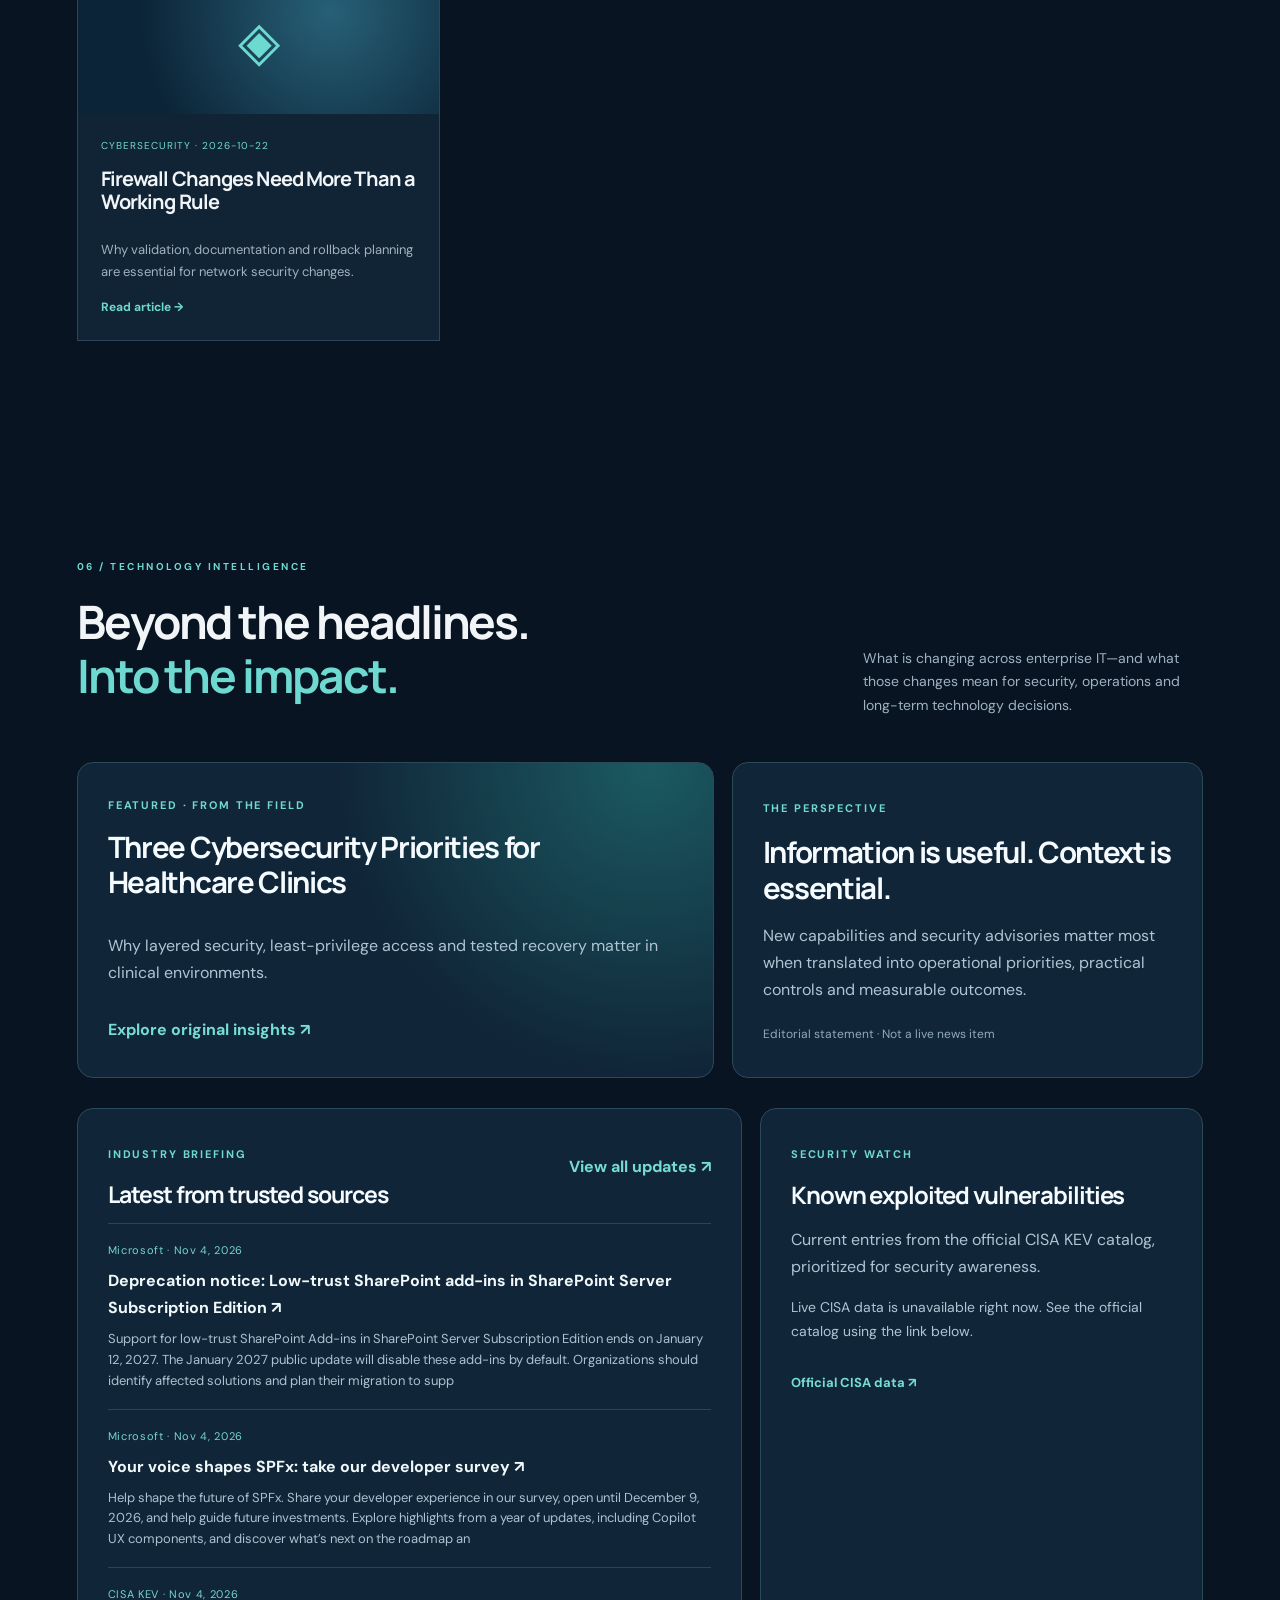
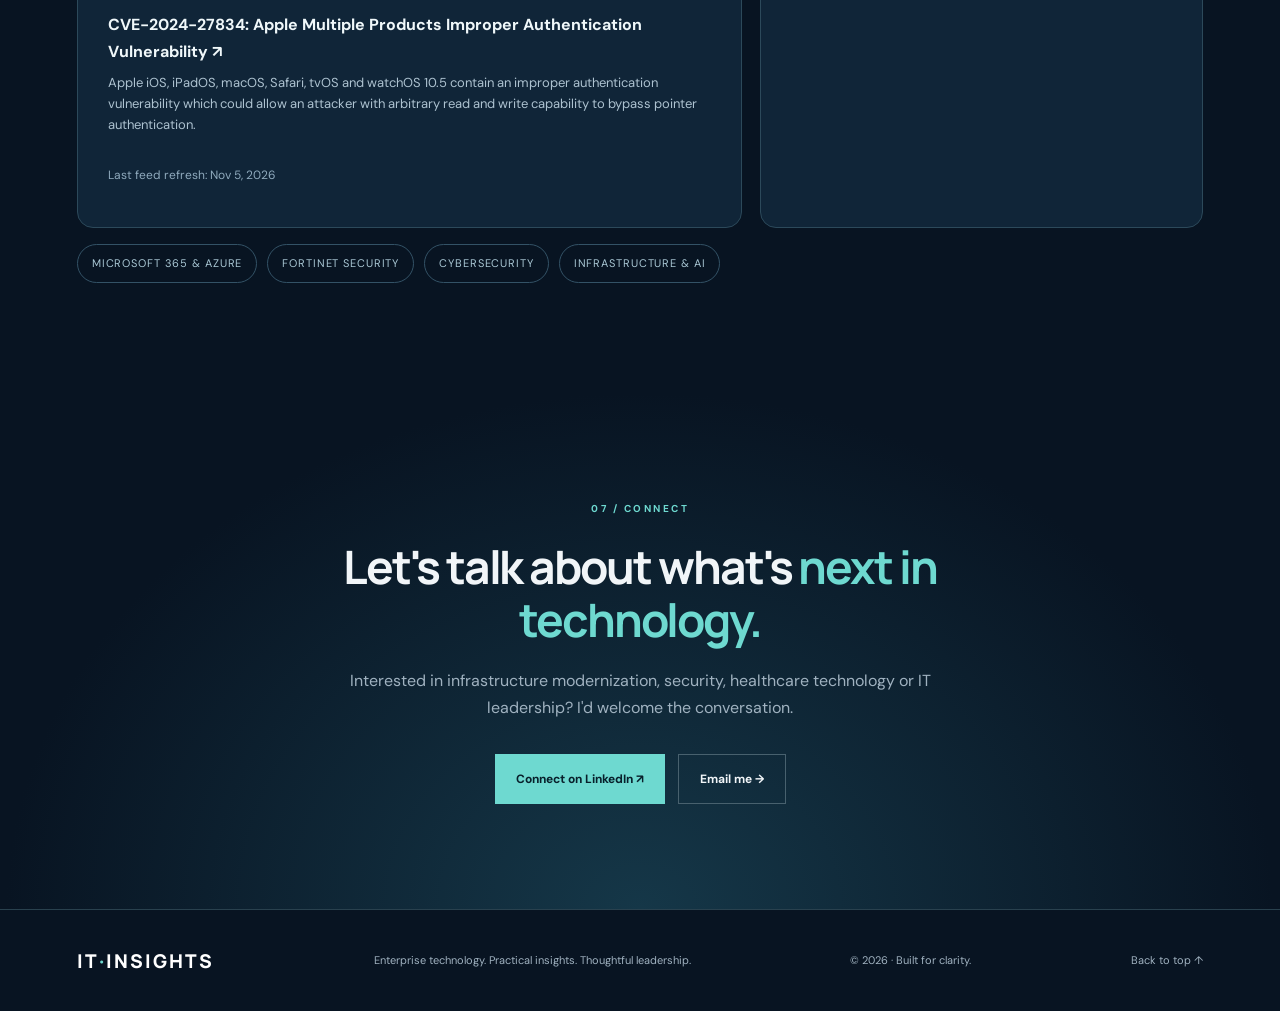
==== commit f078a323: "Add files via upload" ====
--- a/it-insights-intelligence-hub/index.html
+++ b/it-insights-intelligence-hub/index.html
@@ -1,2 +1,2 @@
 <!DOCTYPE html>
-<html lang="en"><head><meta charset="utf-8"/><meta content="width=device-width,initial-scale=1" name="viewport"/><meta content="Enterprise IT, cybersecurity, Microsoft 365 and healthcare technology insights from an experienced IT professional." name="description"/><meta content="#081422" name="theme-color"/><title>Sumit Arora | Enterprise Technology &amp; IT Leadership</title><link href="assets/style.css" rel="stylesheet"/></head><body><header class="header"><a class="brand" href="#home"><span class="brandmark">SA</span><span>SUMIT ARORA<small>ENTERPRISE TECHNOLOGY &amp; LEADERSHIP</small></span></a><button aria-expanded="false" aria-label="Toggle navigation" class="menu">☰</button><nav id="nav"><a href="#about">About</a><a href="#expertise">Expertise</a><a href="#projects">Projects</a><a href="#healthcare">Healthcare IT</a><a href="#articles">Insights</a><a href="#intelligence">Industry Intelligence</a><a class="nav-cta" href="#contact">Connect ↗</a></nav></header><main><section class="hero section" id="home"><div class="hero-copy"><div class="eyebrow"><span class="pulse"></span> ENTERPRISE INFRASTRUCTURE · CYBERSECURITY · TECHNOLOGY LEADERSHIP</div><h1>Technology leadership.<br/><em>Built on experience.</em></h1><p class="lead">Designing, securing and modernizing business-critical technology environments—with hands-on engineering and a business-focused approach to delivery.</p><p class="hero-sub">Over a decade of enterprise IT experience and five-plus years delivering projects from planning through implementation. Focused on resilient systems, stronger security and practical outcomes.</p><div class="actions"><a class="btn primary" href="#projects">Explore project experience <span>↗</span></a><a class="btn secondary" href="#articles">Technology insights →</a></div><div class="hero-metrics"><div><strong>10<span>+</span></strong><small>YEARS IN IT</small></div><div><strong>5<span>+</span></strong><small>YEARS LEADING PROJECTS</small></div><div><strong>M.Eng.</strong><small>ENGINEERING BACKGROUND</small></div></div></div><div aria-label="Enterprise technology specialties: infrastructure, cybersecurity, cloud and healthcare IT" class="hero-art"><div class="art-grid"></div><div class="orb orb1"></div><div class="orb orb2"></div><div class="art-panel executive-panel"><div class="panel-top"><span class="dots">● ● ●</span><span>EXECUTIVE PROFILE</span><span class="live">● DELIVERY</span></div><div class="executive-content"><div class="executive-heading"><span class="executive-overline">TECHNOLOGY + DELIVERY</span><strong>Engineering + <em>execution.</em></strong><p>Technical depth, stakeholder alignment and delivery discipline for mission-critical IT.</p></div><div class="expertise-matrix"><div class="expertise-tile"><span class="tile-icon">☁</span><div><strong>Cloud &amp; Identity</strong><small>Microsoft 365 · Entra ID</small></div></div><div class="expertise-tile"><span class="tile-icon">◇</span><div><strong>Cybersecurity</strong><small>Fortinet · Endpoint protection</small></div></div><div class="expertise-tile"><span class="tile-icon">▤</span><div><strong>Infrastructure</strong><small>Hyper-V · Networks · HA</small></div></div><div class="expertise-tile"><span class="tile-icon">✚</span><div><strong>Healthcare IT</strong><small>Clinical systems · Continuity</small></div></div></div><div class="executive-outcome"><span class="outcome-dot"></span><span>STRATEGY</span><span class="outcome-line"></span><span>EXECUTION</span><span class="outcome-line"></span><span>RELIABILITY</span></div></div></div></div></section><div class="ticker"><span>MICROSOFT 365</span><i>✳</i><span>FORTINET</span><i>✳</i><span>VIRTUALIZATION</span><i>✳</i><span>IDENTITY &amp; SECURITY</span><i>✳</i><span>HEALTHCARE IT</span><i>✳</i><span>IT LEADERSHIP</span></div><section class="section intro" id="about"><div class="section-head"><span class="kicker">01 / PROFESSIONAL PROFILE</span><h2>Engineering expertise.<br/><em>Business-focused execution.</em></h2></div><div class="intro-grid"><p class="large">I'm an IT professional with over a decade of hands-on experience designing, modernizing and supporting business-critical technology environments.</p><div><p>My work spans enterprise infrastructure, Fortinet networking, Microsoft 365 security, server platforms and healthcare IT. I bring a project-delivery mindset—from discovery and design to implementation, optimization and stakeholder communication.</p><p>My approach combines solution design, implementation, risk management and communication. I share selected lessons and perspectives here while protecting client confidentiality.</p><a class="text-link" href="#contact">Let's connect <span>↗</span></a></div></div></section><section class="section expertise" id="expertise"><div class="section-head"><span class="kicker">02 / EXPERTISE</span><h2>Deep technical roots.<br/><em>Broader business thinking.</em></h2></div><div class="cards"><article class="cap"><span class="cap-icon">◈</span><h3>Cybersecurity &amp; Networking</h3><p>Fortinet firewalls, segmentation, secure remote access, threat reduction and practical defense-in-depth.</p><span>FORTIGATE · VPN · ZERO TRUST</span></article><article class="cap"><span class="cap-icon">▦</span><h3>Microsoft Cloud &amp; Endpoint</h3><p>Microsoft 365, Entra ID, Intune, Defender, identity controls and modern endpoint management.</p><span>M365 · ENTRA · INTUNE</span></article><article class="cap"><span class="cap-icon">⬡</span><h3>Enterprise Infrastructure</h3><p>Windows Server, Hyper-V, clustered workloads, shared storage and reliable core services.</p><span>HYPER-V · WINDOWS SERVER · HA</span></article><article class="cap"><span class="cap-icon">✳</span><h3>IT Delivery &amp; Leadership</h3><p>End-to-end project execution, technical strategy, stakeholder communication and operational improvement.</p><span>PROJECT DELIVERY · STRATEGY</span></article></div></section><section class="section projects" id="projects"><div class="section-head row-head"><div><span class="kicker">03 / SELECTED PROJECTS</span><h2>Complex projects.<br/><em>Practical solutions.</em></h2></div><p>Selected work across infrastructure, security and modernization. Sensitive client and production details are intentionally excluded.</p></div><div class="project-list"><article class="project"><div class="project-number">01</div><div><span class="tag">ENTERPRISE INFRASTRUCTURE</span><h3>High-Availability Virtualization Platform</h3><p>Architecture and implementation of a multi-host Hyper-V environment with shared storage, clustered workloads and resilient operations.</p></div><span class="project-arrow">↗</span></article><article class="project"><div class="project-number">02</div><div><span class="tag">IDENTITY &amp; MODERNIZATION</span><h3>Windows Server &amp; Core Services Modernization</h3><p>Upgrading domain services and remote application delivery while prioritizing continuity, validation and controlled cutover.</p></div><span class="project-arrow">↗</span></article><article class="project"><div class="project-number">03</div><div><span class="tag">SECURITY &amp; CLOUD</span><h3>Microsoft 365 Security Baselines</h3><p>Building repeatable identity, endpoint and security controls with an emphasis on operational consistency and measurable risk reduction.</p></div><span class="project-arrow">↗</span></article></div></section><section class="section healthcare" id="healthcare"><div class="healthcare-panel"><div><span class="kicker">04 / INDUSTRY FOCUS</span><h2>Healthcare IT where <em>reliability matters most.</em></h2><p>In clinical environments, technology is part of the care delivery experience. Secure access, resilient infrastructure and thoughtfully designed workflows help teams focus on patients—not IT interruptions.</p><div class="health-points"><span>✚ EMR &amp; CLINIC WORKFLOWS</span><span>✚ PATIENT DATA SECURITY</span><span>✚ BUSINESS CONTINUITY</span><span>✚ PRACTICAL AUTOMATION</span></div><a class="btn secondary" href="#articles">Explore healthcare insights →</a></div><div class="health-graphic"><div class="health-ring ring1"></div><div class="health-ring ring2"></div><div class="health-center">✚<small>SECURE<br/>CARE</small></div><div class="health-label label1">PRIVACY</div><div class="health-label label2">UPTIME</div><div class="health-label label3">ACCESS</div></div></div></section><section class="section articles" id="articles"><div class="section-head row-head"><div><span class="kicker">05 / ORIGINAL INSIGHTS</span><h2>Ideas worth <em>sharing.</em></h2></div><p>Practical writing on security, infrastructure, healthcare technology and IT leadership.</p></div><div class="filters" id="filters"><button class="active" data-filter="All">All insights</button><button data-filter="Cybersecurity">Cybersecurity</button><button data-filter="Microsoft 365">Microsoft 365</button><button data-filter="Healthcare IT">Healthcare IT</button><button data-filter="Leadership">Leadership</button></div><div aria-live="polite" class="article-grid" id="article-grid"></div></section><section class="section intelligence" id="intelligence"><div class="section-head row-head"><div><span class="kicker">06 / TECHNOLOGY INTELLIGENCE</span><h2>Beyond the headlines.<br/><em>Into the impact.</em></h2></div><p>What is changing across enterprise IT—and what those changes mean for security, operations and long-term technology decisions.</p></div><div class="intel-hero"><div class="intel-feature"><span class="intel-overline">FEATURED · FROM THE FIELD</span><h3 id="intel-feature-title">Practical insights from real-world IT delivery</h3><p id="intel-feature-excerpt">Technical experience, business outcomes, and the decisions behind resilient infrastructure.</p><a class="intel-link" href="#articles">Explore original insights ↗</a></div><div class="intel-perspective"><span class="intel-overline">THE PERSPECTIVE</span><h3>Information is useful. Context is essential.</h3><p>New capabilities and security advisories matter most when translated into operational priorities, practical controls and measurable outcomes.</p><span class="intel-disclaimer">Editorial statement · Not a live news item</span></div></div><div class="intel-lower"><div class="intel-news"><div class="intel-subhead"><div><span class="intel-overline">INDUSTRY BRIEFING</span><h3>Latest from trusted sources</h3></div><a class="intel-link" href="news.html">View all updates ↗</a></div><div aria-live="polite" class="intel-news-items" id="intel-news-items"><p class="intel-empty">Loading the latest verified headlines…</p></div><p class="intel-status" id="intel-feed-status" role="status"></p></div><aside class="intel-watch"><span class="intel-overline">SECURITY WATCH</span><h3>Known exploited vulnerabilities</h3><p>Current entries from the official CISA KEV catalog, prioritized for security awareness.</p><div class="intel-kev-items" id="intel-kev-items"><p class="intel-empty">Checking CISA data…</p></div><a class="intel-link" href="https://github.com/cisagov/kev-data" rel="noopener noreferrer" target="_blank">Official CISA data ↗</a></aside></div><div class="intel-topics"><span>MICROSOFT 365 &amp; AZURE</span><span>FORTINET SECURITY</span><span>CYBERSECURITY</span><span>INFRASTRUCTURE &amp; AI</span></div></section><section class="section contact" id="contact"><span class="kicker">07 / CONNECT</span><h2>Let's talk about what's <em>next in technology.</em></h2><p>Interested in infrastructure modernization, security, healthcare technology or IT leadership? I'd welcome the conversation.</p><div class="actions"><a class="btn primary" href="https://www.linkedin.com/" id="linkedin" rel="noopener" target="_blank">Connect on LinkedIn ↗</a><a class="btn secondary" href="mailto:hello@example.com" id="email">Email me →</a></div></section></main><footer><div class="footer-brand">IT<span>·</span>INSIGHTS</div><p>Enterprise technology. Practical insights. Thoughtful leadership.</p><span>© <span id="year"></span> · Built for clarity.</span><a href="#home">Back to top ↑</a></footer><script src="assets/main.js"></script><script src="assets/intelligence.js"></script></body></html>
+<html lang="en"><head><meta charset="utf-8"/><meta content="width=device-width,initial-scale=1" name="viewport"/><meta content="Enterprise IT, cybersecurity, Microsoft 365 and healthcare technology insights from an experienced IT professional." name="description"/><meta content="#081422" name="theme-color"/><title>Sumit Arora | Enterprise Technology &amp; IT Leadership</title><link href="assets/style.css" rel="stylesheet"/><link href="assets/sa-brand-fix.css" rel="stylesheet"/></head><body><header class="header"><a class="brand" href="#home"><span class="brandmark">SA</span><span>SUMIT ARORA<small>ENTERPRISE TECHNOLOGY &amp; LEADERSHIP</small></span></a><button aria-expanded="false" aria-label="Toggle navigation" class="menu">☰</button><nav id="nav"><a href="#about">About</a><a href="#expertise">Expertise</a><a href="#projects">Projects</a><a href="#healthcare">Healthcare IT</a><a href="#articles">Insights</a><a href="#intelligence">Industry Intelligence</a><a class="nav-cta" href="#contact">Connect ↗</a></nav></header><main><section class="hero section" id="home"><div class="hero-copy"><div class="eyebrow"><span class="pulse"></span> ENTERPRISE INFRASTRUCTURE · CYBERSECURITY · TECHNOLOGY LEADERSHIP</div><h1>Technology leadership.<br/><em>Built on experience.</em></h1><p class="lead">Designing, securing and modernizing business-critical technology environments—with hands-on engineering and a business-focused approach to delivery.</p><p class="hero-sub">Over a decade of enterprise IT experience and five-plus years delivering projects from planning through implementation. Focused on resilient systems, stronger security and practical outcomes.</p><div class="actions"><a class="btn primary" href="#projects">Explore project experience <span>↗</span></a><a class="btn secondary" href="#articles">Technology insights →</a></div><div class="hero-metrics"><div><strong>10<span>+</span></strong><small>YEARS IN IT</small></div><div><strong>5<span>+</span></strong><small>YEARS LEADING PROJECTS</small></div><div><strong>M.Eng.</strong><small>ENGINEERING BACKGROUND</small></div></div></div><div aria-label="Enterprise technology specialties: infrastructure, cybersecurity, cloud and healthcare IT" class="hero-art"><div class="art-grid"></div><div class="orb orb1"></div><div class="orb orb2"></div><div class="art-panel executive-panel"><div class="panel-top"><span class="dots">● ● ●</span><span>EXECUTIVE PROFILE</span><span class="live">● DELIVERY</span></div><div class="executive-content"><div class="executive-heading"><span class="executive-overline">TECHNOLOGY + DELIVERY</span><strong>Engineering + <em>execution.</em></strong><p>Technical depth, stakeholder alignment and delivery discipline for mission-critical IT.</p></div><div class="expertise-matrix"><div class="expertise-tile"><span class="tile-icon">☁</span><div><strong>Cloud &amp; Identity</strong><small>Microsoft 365 · Entra ID</small></div></div><div class="expertise-tile"><span class="tile-icon">◇</span><div><strong>Cybersecurity</strong><small>Fortinet · Endpoint protection</small></div></div><div class="expertise-tile"><span class="tile-icon">▤</span><div><strong>Infrastructure</strong><small>Hyper-V · Networks · HA</small></div></div><div class="expertise-tile"><span class="tile-icon">✚</span><div><strong>Healthcare IT</strong><small>Clinical systems · Continuity</small></div></div></div><div class="executive-outcome"><span class="outcome-dot"></span><span>STRATEGY</span><span class="outcome-line"></span><span>EXECUTION</span><span class="outcome-line"></span><span>RELIABILITY</span></div></div></div></div></section><div class="ticker"><span>MICROSOFT 365</span><i>✳</i><span>FORTINET</span><i>✳</i><span>VIRTUALIZATION</span><i>✳</i><span>IDENTITY &amp; SECURITY</span><i>✳</i><span>HEALTHCARE IT</span><i>✳</i><span>IT LEADERSHIP</span></div><section class="section intro" id="about"><div class="section-head"><span class="kicker">01 / PROFESSIONAL PROFILE</span><h2>Engineering expertise.<br/><em>Business-focused execution.</em></h2></div><div class="intro-grid"><p class="large">I'm an IT professional with over a decade of hands-on experience designing, modernizing and supporting business-critical technology environments.</p><div><p>My work spans enterprise infrastructure, Fortinet networking, Microsoft 365 security, server platforms and healthcare IT. I bring a project-delivery mindset—from discovery and design to implementation, optimization and stakeholder communication.</p><p>My approach combines solution design, implementation, risk management and communication. I share selected lessons and perspectives here while protecting client confidentiality.</p><a class="text-link" href="#contact">Let's connect <span>↗</span></a></div></div></section><section class="section expertise" id="expertise"><div class="section-head"><span class="kicker">02 / EXPERTISE</span><h2>Deep technical roots.<br/><em>Broader business thinking.</em></h2></div><div class="cards"><article class="cap"><span class="cap-icon">◈</span><h3>Cybersecurity &amp; Networking</h3><p>Fortinet firewalls, segmentation, secure remote access, threat reduction and practical defense-in-depth.</p><span>FORTIGATE · VPN · ZERO TRUST</span></article><article class="cap"><span class="cap-icon">▦</span><h3>Microsoft Cloud &amp; Endpoint</h3><p>Microsoft 365, Entra ID, Intune, Defender, identity controls and modern endpoint management.</p><span>M365 · ENTRA · INTUNE</span></article><article class="cap"><span class="cap-icon">⬡</span><h3>Enterprise Infrastructure</h3><p>Windows Server, Hyper-V, clustered workloads, shared storage and reliable core services.</p><span>HYPER-V · WINDOWS SERVER · HA</span></article><article class="cap"><span class="cap-icon">✳</span><h3>IT Delivery &amp; Leadership</h3><p>End-to-end project execution, technical strategy, stakeholder communication and operational improvement.</p><span>PROJECT DELIVERY · STRATEGY</span></article></div></section><section class="section projects" id="projects"><div class="section-head row-head"><div><span class="kicker">03 / SELECTED PROJECTS</span><h2>Complex projects.<br/><em>Practical solutions.</em></h2></div><p>Selected work across infrastructure, security and modernization. Sensitive client and production details are intentionally excluded.</p></div><div class="project-list"><article class="project"><div class="project-number">01</div><div><span class="tag">ENTERPRISE INFRASTRUCTURE</span><h3>High-Availability Virtualization Platform</h3><p>Architecture and implementation of a multi-host Hyper-V environment with shared storage, clustered workloads and resilient operations.</p></div><span class="project-arrow">↗</span></article><article class="project"><div class="project-number">02</div><div><span class="tag">IDENTITY &amp; MODERNIZATION</span><h3>Windows Server &amp; Core Services Modernization</h3><p>Upgrading domain services and remote application delivery while prioritizing continuity, validation and controlled cutover.</p></div><span class="project-arrow">↗</span></article><article class="project"><div class="project-number">03</div><div><span class="tag">SECURITY &amp; CLOUD</span><h3>Microsoft 365 Security Baselines</h3><p>Building repeatable identity, endpoint and security controls with an emphasis on operational consistency and measurable risk reduction.</p></div><span class="project-arrow">↗</span></article></div></section><section class="section healthcare" id="healthcare"><div class="healthcare-panel"><div><span class="kicker">04 / INDUSTRY FOCUS</span><h2>Healthcare IT where <em>reliability matters most.</em></h2><p>In clinical environments, technology is part of the care delivery experience. Secure access, resilient infrastructure and thoughtfully designed workflows help teams focus on patients—not IT interruptions.</p><div class="health-points"><span>✚ EMR &amp; CLINIC WORKFLOWS</span><span>✚ PATIENT DATA SECURITY</span><span>✚ BUSINESS CONTINUITY</span><span>✚ PRACTICAL AUTOMATION</span></div><a class="btn secondary" href="#articles">Explore healthcare insights →</a></div><div class="health-graphic"><div class="health-ring ring1"></div><div class="health-ring ring2"></div><div class="health-center">✚<small>SECURE<br/>CARE</small></div><div class="health-label label1">PRIVACY</div><div class="health-label label2">UPTIME</div><div class="health-label label3">ACCESS</div></div></div></section><section class="section articles" id="articles"><div class="section-head row-head"><div><span class="kicker">05 / ORIGINAL INSIGHTS</span><h2>Ideas worth <em>sharing.</em></h2></div><p>Practical writing on security, infrastructure, healthcare technology and IT leadership.</p></div><div class="filters" id="filters"><button class="active" data-filter="All">All insights</button><button data-filter="Cybersecurity">Cybersecurity</button><button data-filter="Microsoft 365">Microsoft 365</button><button data-filter="Healthcare IT">Healthcare IT</button><button data-filter="Leadership">Leadership</button></div><div aria-live="polite" class="article-grid" id="article-grid"></div></section><section class="section intelligence" id="intelligence"><div class="section-head row-head"><div><span class="kicker">06 / TECHNOLOGY INTELLIGENCE</span><h2>Beyond the headlines.<br/><em>Into the impact.</em></h2></div><p>What is changing across enterprise IT—and what those changes mean for security, operations and long-term technology decisions.</p></div><div class="intel-hero"><div class="intel-feature"><span class="intel-overline">FEATURED · FROM THE FIELD</span><h3 id="intel-feature-title">Practical insights from real-world IT delivery</h3><p id="intel-feature-excerpt">Technical experience, business outcomes, and the decisions behind resilient infrastructure.</p><a class="intel-link" href="#articles">Explore original insights ↗</a></div><div class="intel-perspective"><span class="intel-overline">THE PERSPECTIVE</span><h3>Information is useful. Context is essential.</h3><p>New capabilities and security advisories matter most when translated into operational priorities, practical controls and measurable outcomes.</p><span class="intel-disclaimer">Editorial statement · Not a live news item</span></div></div><div class="intel-lower"><div class="intel-news"><div class="intel-subhead"><div><span class="intel-overline">INDUSTRY BRIEFING</span><h3>Latest from trusted sources</h3></div><a class="intel-link" href="news.html">View all updates ↗</a></div><div aria-live="polite" class="intel-news-items" id="intel-news-items"><p class="intel-empty">Loading the latest verified headlines…</p></div><p class="intel-status" id="intel-feed-status" role="status"></p></div><aside class="intel-watch"><span class="intel-overline">SECURITY WATCH</span><h3>Known exploited vulnerabilities</h3><p>Current entries from the official CISA KEV catalog, prioritized for security awareness.</p><div class="intel-kev-items" id="intel-kev-items"><p class="intel-empty">Checking CISA data…</p></div><a class="intel-link" href="https://github.com/cisagov/kev-data" rel="noopener noreferrer" target="_blank">Official CISA data ↗</a></aside></div><div class="intel-topics"><span>MICROSOFT 365 &amp; AZURE</span><span>FORTINET SECURITY</span><span>CYBERSECURITY</span><span>INFRASTRUCTURE &amp; AI</span></div></section><section class="section contact" id="contact"><span class="kicker">07 / CONNECT</span><h2>Let's talk about what's <em>next in technology.</em></h2><p>Interested in infrastructure modernization, security, healthcare technology or IT leadership? I'd welcome the conversation.</p><div class="actions"><a class="btn primary" href="https://www.linkedin.com/" id="linkedin" rel="noopener" target="_blank">Connect on LinkedIn ↗</a><a class="btn secondary" href="mailto:hello@example.com" id="email">Email me →</a></div></section></main><footer><div class="footer-brand">IT<span>·</span>INSIGHTS</div><p>Enterprise technology. Practical insights. Thoughtful leadership.</p><span>© <span id="year"></span> · Built for clarity.</span><a href="#home">Back to top ↑</a></footer><script src="assets/main.js"></script><script src="assets/intelligence.js"></script></body></html>
--- a/it-insights-intelligence-hub/assets/sa-brand-fix.css
+++ b/it-insights-intelligence-hub/assets/sa-brand-fix.css
@@ -0,0 +1,6 @@
+/* Consistent SA identity on both pages. Loaded after the existing stylesheet. */
+.header a.brand { display: inline-flex; align-items: center; gap: 12px; flex: 0 0 auto; min-width: 0; text-decoration: none; }
+.header a.brand .brandmark { box-sizing: border-box; width: 52px; height: 52px; min-width: 52px; min-height: 52px; padding: 0; margin: 0; display: inline-flex; align-items: center; justify-content: center; flex: 0 0 52px; border: 1px solid #7899ad; border-radius: 2px; color: #fff; background: #0b1728; font-family: Arial, Helvetica, sans-serif; font-size: 24px; font-weight: 800; letter-spacing: -1px; line-height: 1; text-align: center; vertical-align: middle; transform: none; overflow: visible; }
+.header a.brand > span:last-child { display: flex; flex-direction: column; justify-content: center; min-width: 0; color: #f7f9fc; font-weight: 750; letter-spacing: .075em; line-height: 1.2; white-space: nowrap; }
+.header a.brand > span:last-child small { display: block; margin-top: 5px; color: #a6bacb; font-size: 9px; font-weight: 500; letter-spacing: .095em; line-height: 1.35; }
+@media (max-width: 600px) { .header a.brand { gap: 9px; } .header a.brand .brandmark { width: 44px; height: 44px; min-width: 44px; min-height: 44px; flex-basis: 44px; font-size: 21px; } .header a.brand > span:last-child { font-size: 12px; letter-spacing: .035em; } .header a.brand > span:last-child small { font-size: 7px; letter-spacing: .025em; white-space: normal; max-width: 175px; } }
